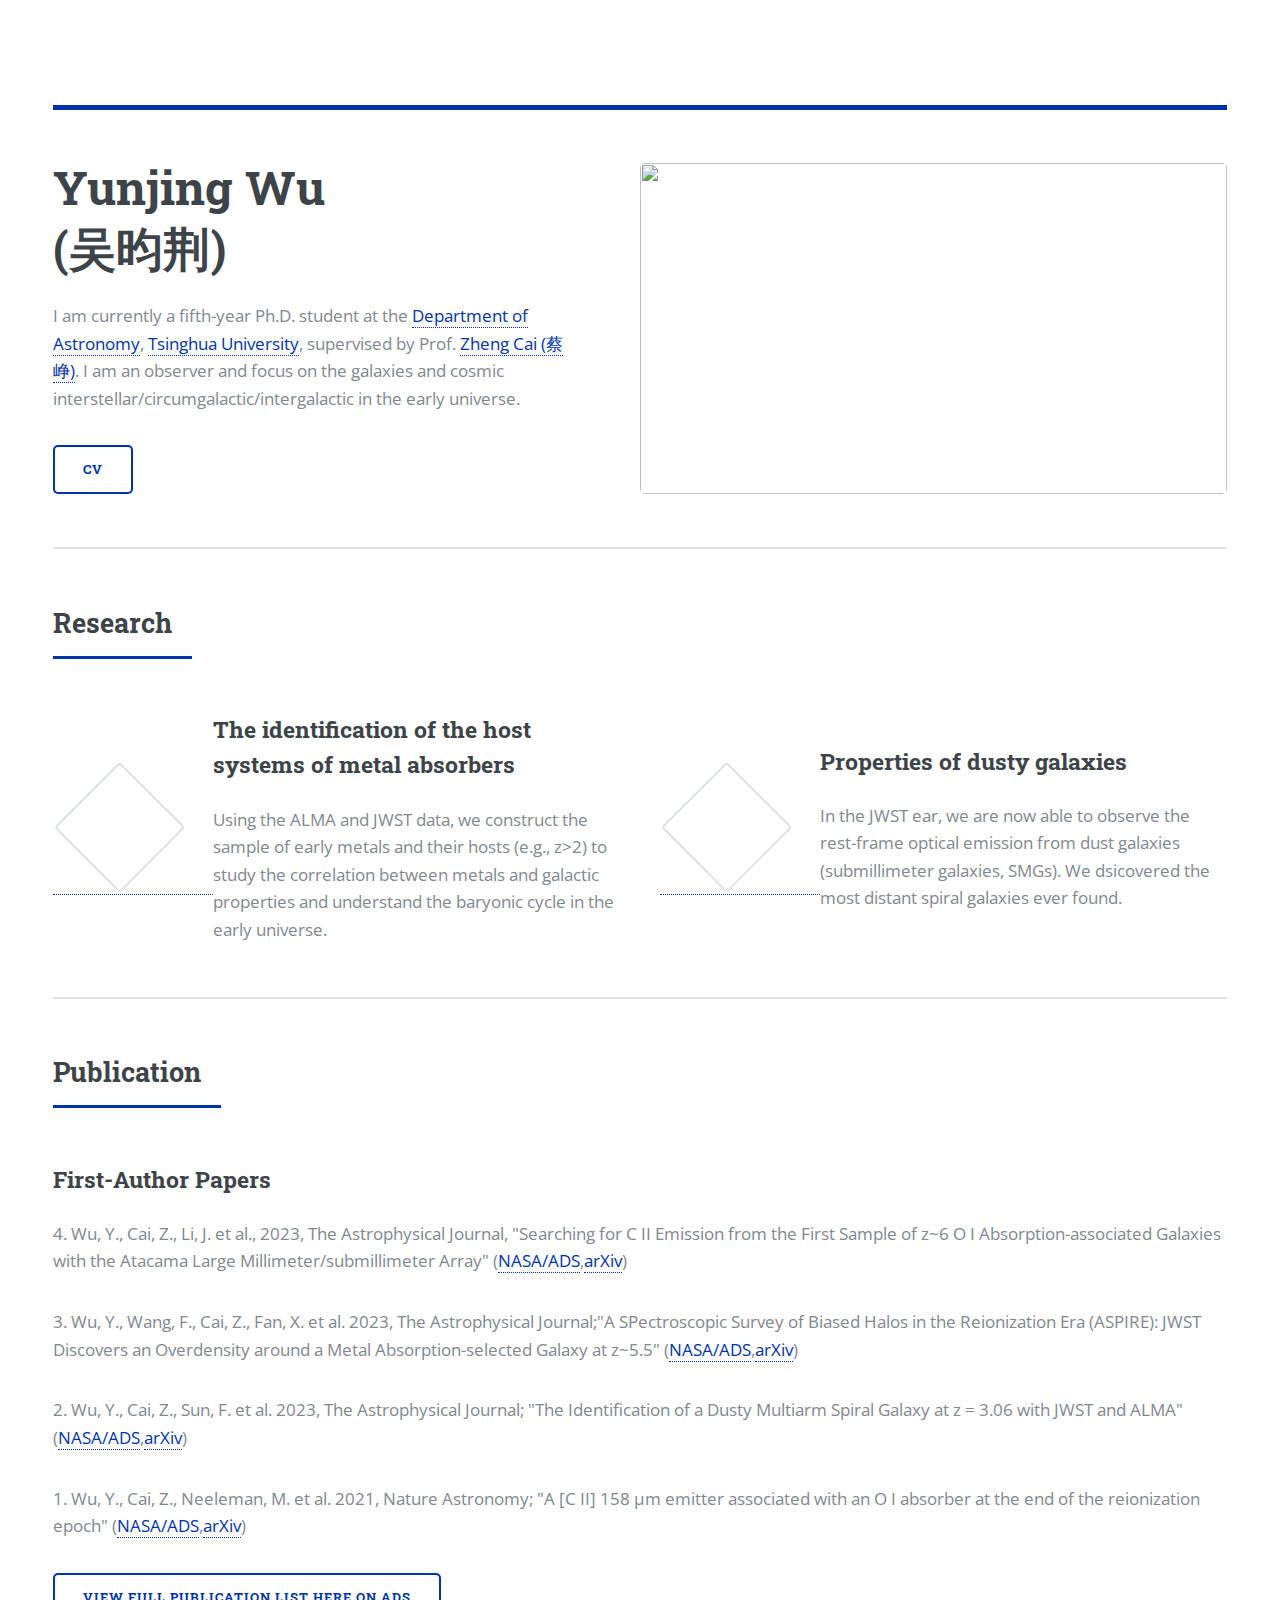
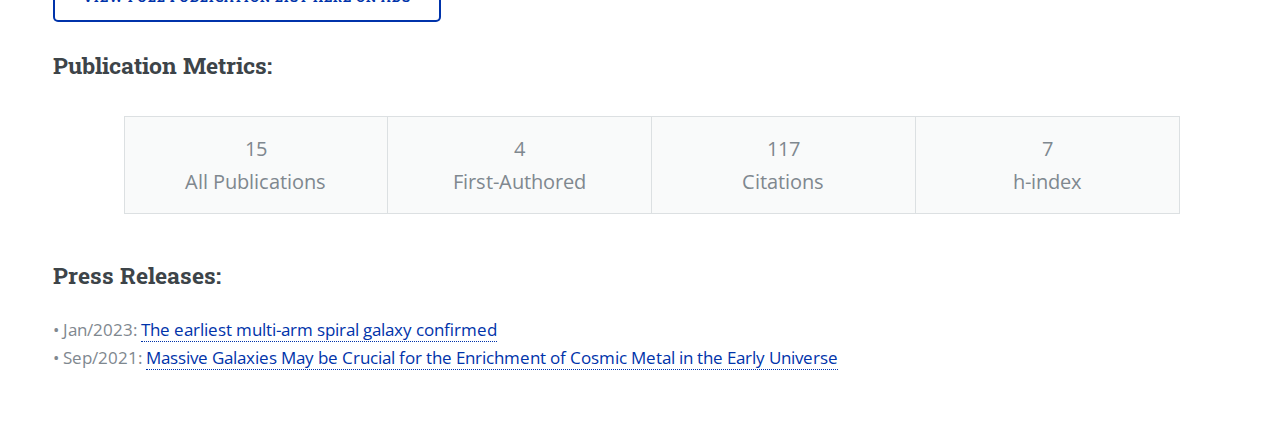
==== index.html @ 5beb5b35 "Add files via upload" ====
<!DOCTYPE HTML>
<html>
	<head>
		<!-- <title>Editorial by HTML5 UP</title> -->
		<meta charset="utf-8" />
		<meta name="viewport" content="width=device-width, initial-scale=1, user-scalable=no" />
		<link rel="stylesheet" href="main.css" />
	</head>
	<body class="is-preload">

		<!-- Wrapper -->
			<div id="wrapper">

				<!-- Main -->
					<div id="main">
						<div class="inner">

							<!-- Header -->
								<header id="header">
									<a href="index.html" class="logo">
									<ul class="icons">
										<li><a href="https://twitter.com/ywu_astro" class="icon brands fa-twitter" style="font-size:30px"><span class="label">Twitter</span></a></li>
										<li><a href="https://orcid.org/0000-0003-0111-8249" class="icon brands fa-orcid"  style="font-size:30px"><span class="label">ORCiD</span></a></li>
									</ul>
								</header>

							<!-- Banner -->
								<section id="banner">
									<div class="content">
										<header>
											<h1>Yunjing Wu <br />(吴昀荆) <br />
										</header>
										<p>I am currently a fifth-year Ph.D. student at the <a href="http://astro.tsinghua.edu.cn/" class="indigo--text font-weight-bold">Department of Astronomy</a>, <a href="https://www.tsinghua.edu.cn/en/" class="indigo--text font-weight-bold">Tsinghua University</a>, supervised by Prof. <a href="https://astro.tsinghua.edu.cn/info/1039/1315.htm" class="indigo--text font-weight-bold">Zheng Cai (蔡峥)</a>. I am an observer and focus on the galaxies and cosmic interstellar/circumgalactic/intergalactic in the early universe.</p>
										<ul class="actions">
											<li><a href="#" class="button large">CV</a></li>
										</ul>
									</div>
									<span class="image object">
										<img src="DoA_fig.png" alt="" />
									</span>
								</section>

							<!-- Section -->
								<section id="Research">
									<header class="major">
										<h2>Research</h2>
									</header>
									<div class="features">
										<article>
											<a href="index.html"><span class="icon solid fa-satellite"></span></a>
											<div class="content">
												<h3>The identification of the host systems of metal absorbers</h3>
												<p>Using the ALMA and JWST data, we construct the sample of early metals and their hosts (e.g., z>2) to study the correlation between metals and galactic properties and understand the baryonic cycle in the early universe.</p>
											</div>
										</article>
										<article>
											<a href="index.html"><span class="icon solid fa-satellite-dish"></span></a>
											<div class="content">
												<h3>Properties of dusty galaxies</h3>
												<p>In the JWST ear, we are now able to observe the rest-frame optical emission from dust galaxies (submillimeter galaxies, SMGs). We dsicovered the most distant spiral galaxies ever found.</p>
											</div>
										</article>
									</div>
								</section>

							<!-- Section -->
								<section id="Publication">
									<header class="major" >
										<h2>Publication</h2>
									</header>
									<h3>First-Author Papers</h3>
									<p>4. Wu, Y., Cai, Z., Li, J. et al., 2023, The Astrophysical Journal, "Searching for C II Emission from the First Sample of z~6 O I Absorption-associated Galaxies with the Atacama Large Millimeter/submillimeter Array" (<a href="https://ui.adsabs.harvard.edu/abs/2023ApJ...958...16W/abstract" class="indigo--text font-weight-bold">NASA/ADS</a>,<a href="https://arxiv.org/abs/2310.03796" class="indigo--text font-weight-bold">arXiv</a>)</p>
									<p>3. Wu, Y., Wang, F., Cai, Z., Fan, X. et al. 2023, The Astrophysical Journal;"A SPectroscopic Survey of Biased Halos in the Reionization Era (ASPIRE): JWST Discovers an Overdensity around a Metal Absorption-selected Galaxy at z~5.5" (<a href="https://ui.adsabs.harvard.edu/abs/2023ApJ...956L..40W/abstract" class="indigo--text font-weight-bold">NASA/ADS</a>,<a href="https://arxiv.org/abs/2309.16757" class="indigo--text font-weight-bold">arXiv</a>)</p>
									<p>2. Wu, Y., Cai, Z., Sun, F. et al. 2023, The Astrophysical Journal; "The Identification of a Dusty Multiarm Spiral Galaxy at z = 3.06 with JWST and ALMA" (<a href="https://ui.adsabs.harvard.edu/abs/2023ApJ...942L...1W/abstract" class="indigo--text font-weight-bold">NASA/ADS</a>,<a href="https://arxiv.org/abs/2208.08473" class="indigo--text font-weight-bold">arXiv</a>)</p>
									<p>1. Wu, Y., Cai, Z., Neeleman, M. et al. 2021, Nature Astronomy; "A [C II] 158 μm emitter associated with an O I absorber at the end of the reionization epoch" (<a href="https://ui.adsabs.harvard.edu/abs/2021NatAs...5.1110W/abstract" class="indigo--text font-weight-bold">NASA/ADS</a>,<a href="https://arxiv.org/abs/2109.13257" class="indigo--text font-weight-bold">arXiv</a>)</p>

									<ul class="actions">
										<li><a href="https://ui.adsabs.harvard.edu/search/q=orcid%3A0000-0003-0111-8249" class="button large">View full publication list here on ADS</a></li>
									</ul>

									<h3> Publication Metrics:</h3>
										<div class="table-wrapper">
											<table class="alt" style="width:90%; height:100px; table-layout: fixed" > 
												<thead>
													<tr>
														<th></th>
														<th></th>
														<th></th>
														<th></th>
													</tr>
												</thead>
												<tbody>
													<tr>
														<td>15<br>All Publications</br></td>
														<td>4<br>First-Authored</br></td>
														<td>117<br>Citations</br></td>
														<td>7<br>h-index</br></td>
													</tr>
												</tbody>
											</table>
										</div>
									<br></br>
									<h3> Press Releases: </h3>
										<p>&#x2022; Jan/2023: <a href="https://astro.tsinghua.edu.cn/info/1055/1923.htm" class="indigo--text font-weight-bold">The earliest multi-arm spiral galaxy confirmed</a><br>
										&#x2022; Sep/2021: <a href="https://astro.tsinghua.edu.cn/info/1055/1453.htm" class="indigo--text font-weight-bold">Massive Galaxies May be Crucial for the Enrichment of Cosmic Metal in the Early Universe</a></br>
										<p>
									<!-- <div class="posts">
										<article>
											<h3>First-Author Papers</h3>
											<p>4. Wu, Y., Cai, Z., Li, J. et al., 2023, The Astrophysical Journal, "Searching for C II Emission from the First Sample of z~6 O I Absorption-associated Galaxies with the Atacama Large Millimeter/submillimeter Array" (<a href="https://ui.adsabs.harvard.edu/abs/2023ApJ...958...16W/abstract" class="indigo--text font-weight-bold">NASA/ADS</a>,<a href="https://arxiv.org/abs/2310.03796" class="indigo--text font-weight-bold">arXiv</a>)</p>
											<p>3. Wu, Y., Wang, F., Cai, Z., Fan, X. et al. 2023, The Astrophysical Journal;"A SPectroscopic Survey of Biased Halos in the Reionization Era (ASPIRE): JWST Discovers an Overdensity around a Metal Absorption-selected Galaxy at z~5.5" (<a href="https://ui.adsabs.harvard.edu/abs/2023ApJ...956L..40W/abstract" class="indigo--text font-weight-bold">NASA/ADS</a>,<a href="https://arxiv.org/abs/2309.16757" class="indigo--text font-weight-bold">arXiv</a>)</p>
											<p>2. Wu, Y., Cai, Z., Sun, F. et al. 2023, The Astrophysical Journal; "The Identification of a Dusty Multiarm Spiral Galaxy at z = 3.06 with JWST and ALMA" (<a href="https://ui.adsabs.harvard.edu/abs/2023ApJ...942L...1W/abstract" class="indigo--text font-weight-bold">NASA/ADS</a>,<a href="https://arxiv.org/abs/2208.08473" class="indigo--text font-weight-bold">arXiv</a>)</p>
											<p>1. Wu, Y., Cai, Z., Neeleman, M. et al. 2021, Nature Astronomy; "A [C II] 158 μm emitter associated with an O I absorber at the end of the reionization epoch" (<a href="https://ui.adsabs.harvard.edu/abs/2021NatAs...5.1110W/abstract" class="indigo--text font-weight-bold">NASA/ADS</a>,<a href="https://arxiv.org/abs/2109.13257" class="indigo--text font-weight-bold">arXiv</a>)</p>

											<ul class="actions">
												<li><a href="https://ui.adsabs.harvard.edu/search/q=orcid%3A0000-0003-0111-8249" class="button large">View full publication list here on ADS</a></li>
											</ul>

											<h3> Publication Metrics:</h3>
													<div class="table-wrapper">
														<table class="alt" style="width:90%; height:100px; table-layout: fixed" > 
															<thead>
																<tr>
																	<th></th>
																	<th></th>
																	<th></th>
																	<th></th>
																</tr>
															</thead>
															<tbody>
																<tr>
																	<td>15<br>All Publications</br></td>
																	<td>4<br>First-Authored</br></td>
																	<td>117<br>Citations</br></td>
																	<td>7<br>h-index</br></td>
																</tr>
															</tbody>
														</table>
													</div>
											<br></br>
											<h3> Press Releases: </h3>
											<p>&#x2022; Jan/2023: <a href="https://astro.tsinghua.edu.cn/info/1055/1923.htm" class="indigo--text font-weight-bold">The earliest multi-arm spiral galaxy confirmed</a><br>
											&#x2022; Sep/2021: <a href="https://astro.tsinghua.edu.cn/info/1055/1453.htm" class="indigo--text font-weight-bold">Massive Galaxies May be Crucial for the Enrichment of Cosmic Metal in the Early Universe</a></br>
											<p>
										</article>
									</div> -->
								</section>

						</div>
					</div>

				<!-- Sidebar -->
					<div id="sidebar">
						<div class="inner">

							<!-- Search -->
								<section id="search" class="alt">
									<form method="post" action="#">
										<input type="text" name="query" id="query" placeholder="Search" />
									</form>
								</section>
<!-- Section -->
								<section>
									<div class="mini-posts">
										<article>
											<a href="#" class="image"><img src="images/MgII_home_page.png" alt="" /></a>
											<p>Investigating gas surrounding early galaxies by quasar absorption-line studies</p>
										</article>
								</section>
							<!-- Menu -->
								<nav id="menu">
									<header class="major">
										<h2>Menu</h2>
									</header>
									<ul>
										<li><a href="index.html">Home</a></li>
										<li><a href="#Research">Research</a></li>
										<li><a href="#Publication">Publication</a></li>
									</ul>
								</nav>

							<!-- Section -->
								<section>
									<header class="major">
										<h2>Contact</h2>
									</header>
									<ul class="contact">
										<li class="icon solid fa-envelope"><a href="#">yj-wu19@mails.tsinghua.edu.cn</a></li>
										<li class="icon solid fa-home">S625 MongManWai Building,<br />
											Tsinghua University, <br />
										Beijing 100084, China</li>
									</ul>
								</section>

							<!-- Footer -->
								<footer id="footer">
									<p class="copyright">&copy;Design: <a href="https://html5up.net">HTML5 UP</a>.</p>
								</footer>

						</div>
					</div>

			</div>

		<!-- Scripts -->
			<script src="assets/js/jquery.min.js"></script>
			<script src="assets/js/browser.min.js"></script>
			<script src="assets/js/breakpoints.min.js"></script>
			<script src="assets/js/util.js"></script>
			<script src="assets/js/main.js"></script>

	</body>
</html>
---- main.css ----
@import url(fontawesome-all.min.css);
@import url("https://fonts.googleapis.com/css?family=Open+Sans:400,600,400italic,600italic|Roboto+Slab:400,700");
/*
	Editorial by HTML5 UP
	html5up.net | @ajlkn
	Free for personal and commercial use under the CCA 3.0 license (html5up.net/license)
*/
html, body, div, span, applet, object,
iframe, h1, h2, h3, h4, h5, h6, p, blockquote,
pre, a, abbr, acronym, address, big, cite,
code, del, dfn, em, img, ins, kbd, q, s, samp,
small, strike, strong, sub, sup, tt, var, b,
u, i, center, dl, dt, dd, ol, ul, li, fieldset,
form, label, legend, table, caption, tbody,
tfoot, thead, tr, th, td, article, aside,
canvas, details, embed, figure, figcaption,
footer, header, hgroup, menu, nav, output, ruby,
section, summary, time, mark, audio, video {
  margin: 0;
  padding: 0;
  border: 0;
  font-size: 100%;
  font: inherit;
  vertical-align: baseline; }

article, aside, details, figcaption, figure,
footer, header, hgroup, menu, nav, section {
  display: block; }

body {
  line-height: 1; }

ol, ul {
  list-style: none; }

blockquote, q {
  quotes: none; }
  blockquote:before, blockquote:after, q:before, q:after {
    content: '';
    content: none; }

table {
  border-collapse: collapse;
  border-spacing: 0; }

body {
  -webkit-text-size-adjust: none; }

mark {
  background-color: transparent;
  color: inherit; }

input::-moz-focus-inner {
  border: 0;
  padding: 0; }

input, select, textarea {
  -moz-appearance: none;
  -webkit-appearance: none;
  -ms-appearance: none;
  appearance: none; }

/* Basic */
@-ms-viewport {
  width: device-width; }

body {
  -ms-overflow-style: scrollbar; }

@media screen and (max-width: 480px) {
  html, body {
    min-width: 320px; } }

html {
  box-sizing: border-box; }

*, *:before, *:after {
  box-sizing: inherit; }

body {
  background: #ffffff; }
  body.is-preload *, body.is-preload *:before, body.is-preload *:after, body.is-resizing *, body.is-resizing *:before, body.is-resizing *:after {
    -moz-animation: none !important;
    -webkit-animation: none !important;
    -ms-animation: none !important;
    animation: none !important;
    -moz-transition: none !important;
    -webkit-transition: none !important;
    -ms-transition: none !important;
    transition: none !important; }

/* Type */
body, input, select, textarea {
  color: #7f888f;
  font-family: "Open Sans", sans-serif;
  font-size: 13pt;
  font-weight: 400;
  line-height: 1.65; }
  @media screen and (max-width: 1680px) {
    body, input, select, textarea {
      font-size: 11pt; } }
  @media screen and (max-width: 1280px) {
    body, input, select, textarea {
      font-size: 10pt; } }
  @media screen and (max-width: 360px) {
    body, input, select, textarea {
      font-size: 9pt; } }

a {
  -moz-transition: color 0.2s ease-in-out, border-bottom-color 0.2s ease-in-out;
  -webkit-transition: color 0.2s ease-in-out, border-bottom-color 0.2s ease-in-out;
  -ms-transition: color 0.2s ease-in-out, border-bottom-color 0.2s ease-in-out;
  transition: color 0.2s ease-in-out, border-bottom-color 0.2s ease-in-out;
  border-bottom: dotted 1px;
  color: #0033aa;
  text-decoration: none; }
  a:hover {
    border-bottom-color: #0033aa;
    color: #0033aa !important; }
    a:hover strong {
      color: inherit; }

strong, b {
  color: #3d4449;
  font-weight: 600; }

em, i {
  font-style: italic; }

p {
  margin: 0 0 2em 0; 
  font-size: 1.25em; }

h1, h2, h3, h4, h5, h6 {
  color: #3d4449;
  font-family: "Roboto Slab", serif;
  font-weight: 700;
  line-height: 1.5;
  margin: 0 0 1em 0; }
  h1 a, h2 a, h3 a, h4 a, h5 a, h6 a {
    color: inherit;
    text-decoration: none;
    border-bottom: 0; }

h1 {
  font-size: 4em;
  margin: 0 0 0.5em 0;
  line-height: 1.3; }

h2 {
  font-size: 2em; }

h3 {
  font-size: 1.75em; }

h4 {
  font-size: 1.1em; }

h5 {
  font-size: 0.9em; }

h6 {
  font-size: 0.7em; }

@media screen and (max-width: 1680px) {
  h1 {
    font-size: 3.5em; } }

@media screen and (max-width: 980px) {
  h1 {
    font-size: 3.25em; } }

@media screen and (max-width: 736px) {
  h1 {
    font-size: 2em;
    line-height: 1.4; }
  h2 {
    font-size: 1.5em; } }

sub {
  font-size: 0.8em;
  position: relative;
  top: 0.5em; }

sup {
  font-size: 0.8em;
  position: relative;
  top: -0.5em; }

blockquote {
  border-left: solid 3px rgba(210, 215, 217, 0.75);
  font-style: italic;
  margin: 0 0 2em 0;
  padding: 0.5em 0 0.5em 2em; }

code {
  background: rgba(230, 235, 237, 0.25);
  border-radius: 0.375em;
  border: solid 1px rgba(210, 215, 217, 0.75);
  font-family: "Courier New", monospace;
  font-size: 0.9em;
  margin: 0 0.25em;
  padding: 0.25em 0.65em; }

pre {
  -webkit-overflow-scrolling: touch;
  font-family: "Courier New", monospace;
  font-size: 0.9em;
  margin: 0 0 2em 0; }
  pre code {
    display: block;
    line-height: 1.75;
    padding: 1em 1.5em;
    overflow-x: auto; }

hr {
  border: 0;
  border-bottom: solid 1px rgba(210, 215, 217, 0.75);
  margin: 2em 0; }
  hr.major {
    margin: 3em 0; }

.align-left {
  text-align: left; }

.align-center {
  text-align: center; }

.align-right {
  text-align: right; }

/* Row */
.row {
  display: flex;
  flex-wrap: wrap;
  box-sizing: border-box;
  align-items: stretch; }
  .row > * {
    box-sizing: border-box; }
  .row.gtr-uniform > * > :last-child {
    margin-bottom: 0; }
  .row.aln-left {
    justify-content: flex-start; }
  .row.aln-center {
    justify-content: center; }
  .row.aln-right {
    justify-content: flex-end; }
  .row.aln-top {
    align-items: flex-start; }
  .row.aln-middle {
    align-items: center; }
  .row.aln-bottom {
    align-items: flex-end; }
  .row > .imp {
    order: -1; }
  .row > .col-1 {
    width: 8.33333%; }
  .row > .off-1 {
    margin-left: 8.33333%; }
  .row > .col-2 {
    width: 16.66667%; }
  .row > .off-2 {
    margin-left: 16.66667%; }
  .row > .col-3 {
    width: 25%; }
  .row > .off-3 {
    margin-left: 25%; }
  .row > .col-4 {
    width: 33.33333%; }
  .row > .off-4 {
    margin-left: 33.33333%; }
  .row > .col-5 {
    width: 41.66667%; }
  .row > .off-5 {
    margin-left: 41.66667%; }
  .row > .col-6 {
    width: 50%; }
  .row > .off-6 {
    margin-left: 50%; }
  .row > .col-7 {
    width: 58.33333%; }
  .row > .off-7 {
    margin-left: 58.33333%; }
  .row > .col-8 {
    width: 66.66667%; }
  .row > .off-8 {
    margin-left: 66.66667%; }
  .row > .col-9 {
    width: 75%; }
  .row > .off-9 {
    margin-left: 75%; }
  .row > .col-10 {
    width: 83.33333%; }
  .row > .off-10 {
    margin-left: 83.33333%; }
  .row > .col-11 {
    width: 91.66667%; }
  .row > .off-11 {
    margin-left: 91.66667%; }
  .row > .col-12 {
    width: 100%; }
  .row > .off-12 {
    margin-left: 100%; }
  .row.gtr-0 {
    margin-top: 0;
    margin-left: 0em; }
    .row.gtr-0 > * {
      padding: 0 0 0 0em; }
    .row.gtr-0.gtr-uniform {
      margin-top: 0em; }
      .row.gtr-0.gtr-uniform > * {
        padding-top: 0em; }
  .row.gtr-25 {
    margin-top: 0;
    margin-left: -0.375em; }
    .row.gtr-25 > * {
      padding: 0 0 0 0.375em; }
    .row.gtr-25.gtr-uniform {
      margin-top: -0.375em; }
      .row.gtr-25.gtr-uniform > * {
        padding-top: 0.375em; }
  .row.gtr-50 {
    margin-top: 0;
    margin-left: -0.75em; }
    .row.gtr-50 > * {
      padding: 0 0 0 0.75em; }
    .row.gtr-50.gtr-uniform {
      margin-top: -0.75em; }
      .row.gtr-50.gtr-uniform > * {
        padding-top: 0.75em; }
  .row {
    margin-top: 0;
    margin-left: -1.5em; }
    .row > * {
      padding: 0 0 0 1.5em; }
    .row.gtr-uniform {
      margin-top: -1.5em; }
      .row.gtr-uniform > * {
        padding-top: 1.5em; }
  .row.gtr-150 {
    margin-top: 0;
    margin-left: -2.25em; }
    .row.gtr-150 > * {
      padding: 0 0 0 2.25em; }
    .row.gtr-150.gtr-uniform {
      margin-top: -2.25em; }
      .row.gtr-150.gtr-uniform > * {
        padding-top: 2.25em; }
  .row.gtr-200 {
    margin-top: 0;
    margin-left: -3em; }
    .row.gtr-200 > * {
      padding: 0 0 0 3em; }
    .row.gtr-200.gtr-uniform {
      margin-top: -3em; }
      .row.gtr-200.gtr-uniform > * {
        padding-top: 3em; }
  @media screen and (max-width: 1680px) {
    .row {
      display: flex;
      flex-wrap: wrap;
      box-sizing: border-box;
      align-items: stretch; }
      .row > * {
        box-sizing: border-box; }
      .row.gtr-uniform > * > :last-child {
        margin-bottom: 0; }
      .row.aln-left {
        justify-content: flex-start; }
      .row.aln-center {
        justify-content: center; }
      .row.aln-right {
        justify-content: flex-end; }
      .row.aln-top {
        align-items: flex-start; }
      .row.aln-middle {
        align-items: center; }
      .row.aln-bottom {
        align-items: flex-end; }
      .row > .imp-xlarge {
        order: -1; }
      .row > .col-1-xlarge {
        width: 8.33333%; }
      .row > .off-1-xlarge {
        margin-left: 8.33333%; }
      .row > .col-2-xlarge {
        width: 16.66667%; }
      .row > .off-2-xlarge {
        margin-left: 16.66667%; }
      .row > .col-3-xlarge {
        width: 25%; }
      .row > .off-3-xlarge {
        margin-left: 25%; }
      .row > .col-4-xlarge {
        width: 33.33333%; }
      .row > .off-4-xlarge {
        margin-left: 33.33333%; }
      .row > .col-5-xlarge {
        width: 41.66667%; }
      .row > .off-5-xlarge {
        margin-left: 41.66667%; }
      .row > .col-6-xlarge {
        width: 50%; }
      .row > .off-6-xlarge {
        margin-left: 50%; }
      .row > .col-7-xlarge {
        width: 58.33333%; }
      .row > .off-7-xlarge {
        margin-left: 58.33333%; }
      .row > .col-8-xlarge {
        width: 66.66667%; }
      .row > .off-8-xlarge {
        margin-left: 66.66667%; }
      .row > .col-9-xlarge {
        width: 75%; }
      .row > .off-9-xlarge {
        margin-left: 75%; }
      .row > .col-10-xlarge {
        width: 83.33333%; }
      .row > .off-10-xlarge {
        margin-left: 83.33333%; }
      .row > .col-11-xlarge {
        width: 91.66667%; }
      .row > .off-11-xlarge {
        margin-left: 91.66667%; }
      .row > .col-12-xlarge {
        width: 100%; }
      .row > .off-12-xlarge {
        margin-left: 100%; }
      .row.gtr-0 {
        margin-top: 0;
        margin-left: 0em; }
        .row.gtr-0 > * {
          padding: 0 0 0 0em; }
        .row.gtr-0.gtr-uniform {
          margin-top: 0em; }
          .row.gtr-0.gtr-uniform > * {
            padding-top: 0em; }
      .row.gtr-25 {
        margin-top: 0;
        margin-left: -0.375em; }
        .row.gtr-25 > * {
          padding: 0 0 0 0.375em; }
        .row.gtr-25.gtr-uniform {
          margin-top: -0.375em; }
          .row.gtr-25.gtr-uniform > * {
            padding-top: 0.375em; }
      .row.gtr-50 {
        margin-top: 0;
        margin-left: -0.75em; }
        .row.gtr-50 > * {
          padding: 0 0 0 0.75em; }
        .row.gtr-50.gtr-uniform {
          margin-top: -0.75em; }
          .row.gtr-50.gtr-uniform > * {
            padding-top: 0.75em; }
      .row {
        margin-top: 0;
        margin-left: -1.5em; }
        .row > * {
          padding: 0 0 0 1.5em; }
        .row.gtr-uniform {
          margin-top: -1.5em; }
          .row.gtr-uniform > * {
            padding-top: 1.5em; }
      .row.gtr-150 {
        margin-top: 0;
        margin-left: -2.25em; }
        .row.gtr-150 > * {
          padding: 0 0 0 2.25em; }
        .row.gtr-150.gtr-uniform {
          margin-top: -2.25em; }
          .row.gtr-150.gtr-uniform > * {
            padding-top: 2.25em; }
      .row.gtr-200 {
        margin-top: 0;
        margin-left: -3em; }
        .row.gtr-200 > * {
          padding: 0 0 0 3em; }
        .row.gtr-200.gtr-uniform {
          margin-top: -3em; }
          .row.gtr-200.gtr-uniform > * {
            padding-top: 3em; } }
  @media screen and (max-width: 1280px) {
    .row {
      display: flex;
      flex-wrap: wrap;
      box-sizing: border-box;
      align-items: stretch; }
      .row > * {
        box-sizing: border-box; }
      .row.gtr-uniform > * > :last-child {
        margin-bottom: 0; }
      .row.aln-left {
        justify-content: flex-start; }
      .row.aln-center {
        justify-content: center; }
      .row.aln-right {
        justify-content: flex-end; }
      .row.aln-top {
        align-items: flex-start; }
      .row.aln-middle {
        align-items: center; }
      .row.aln-bottom {
        align-items: flex-end; }
      .row > .imp-large {
        order: -1; }
      .row > .col-1-large {
        width: 8.33333%; }
      .row > .off-1-large {
        margin-left: 8.33333%; }
      .row > .col-2-large {
        width: 16.66667%; }
      .row > .off-2-large {
        margin-left: 16.66667%; }
      .row > .col-3-large {
        width: 25%; }
      .row > .off-3-large {
        margin-left: 25%; }
      .row > .col-4-large {
        width: 33.33333%; }
      .row > .off-4-large {
        margin-left: 33.33333%; }
      .row > .col-5-large {
        width: 41.66667%; }
      .row > .off-5-large {
        margin-left: 41.66667%; }
      .row > .col-6-large {
        width: 50%; }
      .row > .off-6-large {
        margin-left: 50%; }
      .row > .col-7-large {
        width: 58.33333%; }
      .row > .off-7-large {
        margin-left: 58.33333%; }
      .row > .col-8-large {
        width: 66.66667%; }
      .row > .off-8-large {
        margin-left: 66.66667%; }
      .row > .col-9-large {
        width: 75%; }
      .row > .off-9-large {
        margin-left: 75%; }
      .row > .col-10-large {
        width: 83.33333%; }
      .row > .off-10-large {
        margin-left: 83.33333%; }
      .row > .col-11-large {
        width: 91.66667%; }
      .row > .off-11-large {
        margin-left: 91.66667%; }
      .row > .col-12-large {
        width: 100%; }
      .row > .off-12-large {
        margin-left: 100%; }
      .row.gtr-0 {
        margin-top: 0;
        margin-left: 0em; }
        .row.gtr-0 > * {
          padding: 0 0 0 0em; }
        .row.gtr-0.gtr-uniform {
          margin-top: 0em; }
          .row.gtr-0.gtr-uniform > * {
            padding-top: 0em; }
      .row.gtr-25 {
        margin-top: 0;
        margin-left: -0.375em; }
        .row.gtr-25 > * {
          padding: 0 0 0 0.375em; }
        .row.gtr-25.gtr-uniform {
          margin-top: -0.375em; }
          .row.gtr-25.gtr-uniform > * {
            padding-top: 0.375em; }
      .row.gtr-50 {
        margin-top: 0;
        margin-left: -0.75em; }
        .row.gtr-50 > * {
          padding: 0 0 0 0.75em; }
        .row.gtr-50.gtr-uniform {
          margin-top: -0.75em; }
          .row.gtr-50.gtr-uniform > * {
            padding-top: 0.75em; }
      .row {
        margin-top: 0;
        margin-left: -1.5em; }
        .row > * {
          padding: 0 0 0 1.5em; }
        .row.gtr-uniform {
          margin-top: -1.5em; }
          .row.gtr-uniform > * {
            padding-top: 1.5em; }
      .row.gtr-150 {
        margin-top: 0;
        margin-left: -2.25em; }
        .row.gtr-150 > * {
          padding: 0 0 0 2.25em; }
        .row.gtr-150.gtr-uniform {
          margin-top: -2.25em; }
          .row.gtr-150.gtr-uniform > * {
            padding-top: 2.25em; }
      .row.gtr-200 {
        margin-top: 0;
        margin-left: -3em; }
        .row.gtr-200 > * {
          padding: 0 0 0 3em; }
        .row.gtr-200.gtr-uniform {
          margin-top: -3em; }
          .row.gtr-200.gtr-uniform > * {
            padding-top: 3em; } }
  @media screen and (max-width: 980px) {
    .row {
      display: flex;
      flex-wrap: wrap;
      box-sizing: border-box;
      align-items: stretch; }
      .row > * {
        box-sizing: border-box; }
      .row.gtr-uniform > * > :last-child {
        margin-bottom: 0; }
      .row.aln-left {
        justify-content: flex-start; }
      .row.aln-center {
        justify-content: center; }
      .row.aln-right {
        justify-content: flex-end; }
      .row.aln-top {
        align-items: flex-start; }
      .row.aln-middle {
        align-items: center; }
      .row.aln-bottom {
        align-items: flex-end; }
      .row > .imp-medium {
        order: -1; }
      .row > .col-1-medium {
        width: 8.33333%; }
      .row > .off-1-medium {
        margin-left: 8.33333%; }
      .row > .col-2-medium {
        width: 16.66667%; }
      .row > .off-2-medium {
        margin-left: 16.66667%; }
      .row > .col-3-medium {
        width: 25%; }
      .row > .off-3-medium {
        margin-left: 25%; }
      .row > .col-4-medium {
        width: 33.33333%; }
      .row > .off-4-medium {
        margin-left: 33.33333%; }
      .row > .col-5-medium {
        width: 41.66667%; }
      .row > .off-5-medium {
        margin-left: 41.66667%; }
      .row > .col-6-medium {
        width: 50%; }
      .row > .off-6-medium {
        margin-left: 50%; }
      .row > .col-7-medium {
        width: 58.33333%; }
      .row > .off-7-medium {
        margin-left: 58.33333%; }
      .row > .col-8-medium {
        width: 66.66667%; }
      .row > .off-8-medium {
        margin-left: 66.66667%; }
      .row > .col-9-medium {
        width: 75%; }
      .row > .off-9-medium {
        margin-left: 75%; }
      .row > .col-10-medium {
        width: 83.33333%; }
      .row > .off-10-medium {
        margin-left: 83.33333%; }
      .row > .col-11-medium {
        width: 91.66667%; }
      .row > .off-11-medium {
        margin-left: 91.66667%; }
      .row > .col-12-medium {
        width: 100%; }
      .row > .off-12-medium {
        margin-left: 100%; }
      .row.gtr-0 {
        margin-top: 0;
        margin-left: 0em; }
        .row.gtr-0 > * {
          padding: 0 0 0 0em; }
        .row.gtr-0.gtr-uniform {
          margin-top: 0em; }
          .row.gtr-0.gtr-uniform > * {
            padding-top: 0em; }
      .row.gtr-25 {
        margin-top: 0;
        margin-left: -0.375em; }
        .row.gtr-25 > * {
          padding: 0 0 0 0.375em; }
        .row.gtr-25.gtr-uniform {
          margin-top: -0.375em; }
          .row.gtr-25.gtr-uniform > * {
            padding-top: 0.375em; }
      .row.gtr-50 {
        margin-top: 0;
        margin-left: -0.75em; }
        .row.gtr-50 > * {
          padding: 0 0 0 0.75em; }
        .row.gtr-50.gtr-uniform {
          margin-top: -0.75em; }
          .row.gtr-50.gtr-uniform > * {
            padding-top: 0.75em; }
      .row {
        margin-top: 0;
        margin-left: -1.5em; }
        .row > * {
          padding: 0 0 0 1.5em; }
        .row.gtr-uniform {
          margin-top: -1.5em; }
          .row.gtr-uniform > * {
            padding-top: 1.5em; }
      .row.gtr-150 {
        margin-top: 0;
        margin-left: -2.25em; }
        .row.gtr-150 > * {
          padding: 0 0 0 2.25em; }
        .row.gtr-150.gtr-uniform {
          margin-top: -2.25em; }
          .row.gtr-150.gtr-uniform > * {
            padding-top: 2.25em; }
      .row.gtr-200 {
        margin-top: 0;
        margin-left: -3em; }
        .row.gtr-200 > * {
          padding: 0 0 0 3em; }
        .row.gtr-200.gtr-uniform {
          margin-top: -3em; }
          .row.gtr-200.gtr-uniform > * {
            padding-top: 3em; } }
  @media screen and (max-width: 736px) {
    .row {
      display: flex;
      flex-wrap: wrap;
      box-sizing: border-box;
      align-items: stretch; }
      .row > * {
        box-sizing: border-box; }
      .row.gtr-uniform > * > :last-child {
        margin-bottom: 0; }
      .row.aln-left {
        justify-content: flex-start; }
      .row.aln-center {
        justify-content: center; }
      .row.aln-right {
        justify-content: flex-end; }
      .row.aln-top {
        align-items: flex-start; }
      .row.aln-middle {
        align-items: center; }
      .row.aln-bottom {
        align-items: flex-end; }
      .row > .imp-small {
        order: -1; }
      .row > .col-1-small {
        width: 8.33333%; }
      .row > .off-1-small {
        margin-left: 8.33333%; }
      .row > .col-2-small {
        width: 16.66667%; }
      .row > .off-2-small {
        margin-left: 16.66667%; }
      .row > .col-3-small {
        width: 25%; }
      .row > .off-3-small {
        margin-left: 25%; }
      .row > .col-4-small {
        width: 33.33333%; }
      .row > .off-4-small {
        margin-left: 33.33333%; }
      .row > .col-5-small {
        width: 41.66667%; }
      .row > .off-5-small {
        margin-left: 41.66667%; }
      .row > .col-6-small {
        width: 50%; }
      .row > .off-6-small {
        margin-left: 50%; }
      .row > .col-7-small {
        width: 58.33333%; }
      .row > .off-7-small {
        margin-left: 58.33333%; }
      .row > .col-8-small {
        width: 66.66667%; }
      .row > .off-8-small {
        margin-left: 66.66667%; }
      .row > .col-9-small {
        width: 75%; }
      .row > .off-9-small {
        margin-left: 75%; }
      .row > .col-10-small {
        width: 83.33333%; }
      .row > .off-10-small {
        margin-left: 83.33333%; }
      .row > .col-11-small {
        width: 91.66667%; }
      .row > .off-11-small {
        margin-left: 91.66667%; }
      .row > .col-12-small {
        width: 100%; }
      .row > .off-12-small {
        margin-left: 100%; }
      .row.gtr-0 {
        margin-top: 0;
        margin-left: 0em; }
        .row.gtr-0 > * {
          padding: 0 0 0 0em; }
        .row.gtr-0.gtr-uniform {
          margin-top: 0em; }
          .row.gtr-0.gtr-uniform > * {
            padding-top: 0em; }
      .row.gtr-25 {
        margin-top: 0;
        margin-left: -0.375em; }
        .row.gtr-25 > * {
          padding: 0 0 0 0.375em; }
        .row.gtr-25.gtr-uniform {
          margin-top: -0.375em; }
          .row.gtr-25.gtr-uniform > * {
            padding-top: 0.375em; }
      .row.gtr-50 {
        margin-top: 0;
        margin-left: -0.75em; }
        .row.gtr-50 > * {
          padding: 0 0 0 0.75em; }
        .row.gtr-50.gtr-uniform {
          margin-top: -0.75em; }
          .row.gtr-50.gtr-uniform > * {
            padding-top: 0.75em; }
      .row {
        margin-top: 0;
        margin-left: -1.5em; }
        .row > * {
          padding: 0 0 0 1.5em; }
        .row.gtr-uniform {
          margin-top: -1.5em; }
          .row.gtr-uniform > * {
            padding-top: 1.5em; }
      .row.gtr-150 {
        margin-top: 0;
        margin-left: -2.25em; }
        .row.gtr-150 > * {
          padding: 0 0 0 2.25em; }
        .row.gtr-150.gtr-uniform {
          margin-top: -2.25em; }
          .row.gtr-150.gtr-uniform > * {
            padding-top: 2.25em; }
      .row.gtr-200 {
        margin-top: 0;
        margin-left: -3em; }
        .row.gtr-200 > * {
          padding: 0 0 0 3em; }
        .row.gtr-200.gtr-uniform {
          margin-top: -3em; }
          .row.gtr-200.gtr-uniform > * {
            padding-top: 3em; } }
  @media screen and (max-width: 480px) {
    .row {
      display: flex;
      flex-wrap: wrap;
      box-sizing: border-box;
      align-items: stretch; }
      .row > * {
        box-sizing: border-box; }
      .row.gtr-uniform > * > :last-child {
        margin-bottom: 0; }
      .row.aln-left {
        justify-content: flex-start; }
      .row.aln-center {
        justify-content: center; }
      .row.aln-right {
        justify-content: flex-end; }
      .row.aln-top {
        align-items: flex-start; }
      .row.aln-middle {
        align-items: center; }
      .row.aln-bottom {
        align-items: flex-end; }
      .row > .imp-xsmall {
        order: -1; }
      .row > .col-1-xsmall {
        width: 8.33333%; }
      .row > .off-1-xsmall {
        margin-left: 8.33333%; }
      .row > .col-2-xsmall {
        width: 16.66667%; }
      .row > .off-2-xsmall {
        margin-left: 16.66667%; }
      .row > .col-3-xsmall {
        width: 25%; }
      .row > .off-3-xsmall {
        margin-left: 25%; }
      .row > .col-4-xsmall {
        width: 33.33333%; }
      .row > .off-4-xsmall {
        margin-left: 33.33333%; }
      .row > .col-5-xsmall {
        width: 41.66667%; }
      .row > .off-5-xsmall {
        margin-left: 41.66667%; }
      .row > .col-6-xsmall {
        width: 50%; }
      .row > .off-6-xsmall {
        margin-left: 50%; }
      .row > .col-7-xsmall {
        width: 58.33333%; }
      .row > .off-7-xsmall {
        margin-left: 58.33333%; }
      .row > .col-8-xsmall {
        width: 66.66667%; }
      .row > .off-8-xsmall {
        margin-left: 66.66667%; }
      .row > .col-9-xsmall {
        width: 75%; }
      .row > .off-9-xsmall {
        margin-left: 75%; }
      .row > .col-10-xsmall {
        width: 83.33333%; }
      .row > .off-10-xsmall {
        margin-left: 83.33333%; }
      .row > .col-11-xsmall {
        width: 91.66667%; }
      .row > .off-11-xsmall {
        margin-left: 91.66667%; }
      .row > .col-12-xsmall {
        width: 100%; }
      .row > .off-12-xsmall {
        margin-left: 100%; }
      .row.gtr-0 {
        margin-top: 0;
        margin-left: 0em; }
        .row.gtr-0 > * {
          padding: 0 0 0 0em; }
        .row.gtr-0.gtr-uniform {
          margin-top: 0em; }
          .row.gtr-0.gtr-uniform > * {
            padding-top: 0em; }
      .row.gtr-25 {
        margin-top: 0;
        margin-left: -0.375em; }
        .row.gtr-25 > * {
          padding: 0 0 0 0.375em; }
        .row.gtr-25.gtr-uniform {
          margin-top: -0.375em; }
          .row.gtr-25.gtr-uniform > * {
            padding-top: 0.375em; }
      .row.gtr-50 {
        margin-top: 0;
        margin-left: -0.75em; }
        .row.gtr-50 > * {
          padding: 0 0 0 0.75em; }
        .row.gtr-50.gtr-uniform {
          margin-top: -0.75em; }
          .row.gtr-50.gtr-uniform > * {
            padding-top: 0.75em; }
      .row {
        margin-top: 0;
        margin-left: -1.5em; }
        .row > * {
          padding: 0 0 0 1.5em; }
        .row.gtr-uniform {
          margin-top: -1.5em; }
          .row.gtr-uniform > * {
            padding-top: 1.5em; }
      .row.gtr-150 {
        margin-top: 0;
        margin-left: -2.25em; }
        .row.gtr-150 > * {
          padding: 0 0 0 2.25em; }
        .row.gtr-150.gtr-uniform {
          margin-top: -2.25em; }
          .row.gtr-150.gtr-uniform > * {
            padding-top: 2.25em; }
      .row.gtr-200 {
        margin-top: 0;
        margin-left: -3em; }
        .row.gtr-200 > * {
          padding: 0 0 0 3em; }
        .row.gtr-200.gtr-uniform {
          margin-top: -3em; }
          .row.gtr-200.gtr-uniform > * {
            padding-top: 3em; } }

/* Section/Article */
section.special, article.special {
  text-align: center; }

header p {
  font-family: "Roboto Slab", serif;
  font-size: 1em;
  font-weight: 400;
  letter-spacing: 0.075em;
  margin-top: -0.5em;
  text-transform: uppercase; }

header.major > :last-child {
  border-bottom: solid 3px #0033aa;
  display: inline-block;
  margin: 0 0 2em 0;
  padding: 0 0.75em 0.5em 0; }

header.main > :last-child {
  margin: 0 0 1em 0; }

/* Form */
form {
  margin: 0 0 2em 0; }

label {
  color: #3d4449;
  display: block;
  font-size: 0.9em;
  font-weight: 600;
  margin: 0 0 1em 0; }

input[type="text"],
input[type="password"],
input[type="email"],
input[type="tel"],
input[type="search"],
input[type="url"],
select,
textarea {
  -moz-appearance: none;
  -webkit-appearance: none;
  -ms-appearance: none;
  appearance: none;
  background: #ffffff;
  border-radius: 0.375em;
  border: none;
  border: solid 1px rgba(210, 215, 217, 0.75);
  color: inherit;
  display: block;
  outline: 0;
  padding: 0 1em;
  text-decoration: none;
  width: 100%; }
  input[type="text"]:invalid,
  input[type="password"]:invalid,
  input[type="email"]:invalid,
  input[type="tel"]:invalid,
  input[type="search"]:invalid,
  input[type="url"]:invalid,
  select:invalid,
  textarea:invalid {
    box-shadow: none; }
  input[type="text"]:focus,
  input[type="password"]:focus,
  input[type="email"]:focus,
  input[type="tel"]:focus,
  input[type="search"]:focus,
  input[type="url"]:focus,
  select:focus,
  textarea:focus {
    border-color: #0033aa;
    box-shadow: 0 0 0 1px #0033aa; }

select {
  background-image: url("data:image/svg+xml;charset=utf8,%3Csvg xmlns='http://www.w3.org/2000/svg' width='40' height='40' preserveAspectRatio='none' viewBox='0 0 40 40'%3E%3Cpath d='M9.4,12.3l10.4,10.4l10.4-10.4c0.2-0.2,0.5-0.4,0.9-0.4c0.3,0,0.6,0.1,0.9,0.4l3.3,3.3c0.2,0.2,0.4,0.5,0.4,0.9 c0,0.4-0.1,0.6-0.4,0.9L20.7,31.9c-0.2,0.2-0.5,0.4-0.9,0.4c-0.3,0-0.6-0.1-0.9-0.4L4.3,17.3c-0.2-0.2-0.4-0.5-0.4-0.9 c0-0.4,0.1-0.6,0.4-0.9l3.3-3.3c0.2-0.2,0.5-0.4,0.9-0.4S9.1,12.1,9.4,12.3z' fill='rgba(210, 215, 217, 0.75)' /%3E%3C/svg%3E");
  background-size: 1.25em;
  background-repeat: no-repeat;
  background-position: calc(100% - 1em) center;
  height: 2.75em;
  padding-right: 2.75em;
  text-overflow: ellipsis; }
  select option {
    color: #3d4449;
    background: #ffffff; }
  select:focus::-ms-value {
    background-color: transparent; }
  select::-ms-expand {
    display: none; }

input[type="text"],
input[type="password"],
input[type="email"],
input[type="tel"],
input[type="search"],
input[type="url"],
select {
  height: 2.75em; }

textarea {
  padding: 0.75em 1em; }

input[type="checkbox"],
input[type="radio"] {
  -moz-appearance: none;
  -webkit-appearance: none;
  -ms-appearance: none;
  appearance: none;
  display: block;
  float: left;
  margin-right: -2em;
  opacity: 0;
  width: 1em;
  z-index: -1; }
  input[type="checkbox"] + label,
  input[type="radio"] + label {
    text-decoration: none;
    color: #7f888f;
    cursor: pointer;
    display: inline-block;
    font-size: 1em;
    font-weight: 400;
    padding-left: 2.4em;
    padding-right: 0.75em;
    position: relative; }
    input[type="checkbox"] + label:before,
    input[type="radio"] + label:before {
      -moz-osx-font-smoothing: grayscale;
      -webkit-font-smoothing: antialiased;
      display: inline-block;
      font-style: normal;
      font-variant: normal;
      text-rendering: auto;
      line-height: 1;
      text-transform: none !important;
      font-family: 'Font Awesome 5 Free';
      font-weight: 900; }
    input[type="checkbox"] + label:before,
    input[type="radio"] + label:before {
      background: #ffffff;
      border-radius: 0.375em;
      border: solid 1px rgba(210, 215, 217, 0.75);
      content: '';
      display: inline-block;
      font-size: 0.8em;
      height: 2.0625em;
      left: 0;
      line-height: 2.0625em;
      position: absolute;
      text-align: center;
      top: 0;
      width: 2.0625em; }
  input[type="checkbox"]:checked + label:before,
  input[type="radio"]:checked + label:before {
    background: #3d4449;
    border-color: #3d4449;
    color: #ffffff;
    content: '\f00c'; }
  input[type="checkbox"]:focus + label:before,
  input[type="radio"]:focus + label:before {
    border-color: #0033aa;
    box-shadow: 0 0 0 1px #0033aa; }

input[type="checkbox"] + label:before {
  border-radius: 0.375em; }

input[type="radio"] + label:before {
  border-radius: 100%; }

::-webkit-input-placeholder {
  color: #9fa3a6 !important;
  opacity: 1.0; }

:-moz-placeholder {
  color: #9fa3a6 !important;
  opacity: 1.0; }

::-moz-placeholder {
  color: #9fa3a6 !important;
  opacity: 1.0; }

:-ms-input-placeholder {
  color: #9fa3a6 !important;
  opacity: 1.0; }

/* Box */
.box {
  border-radius: 0.375em;
  border: solid 1px rgba(210, 215, 217, 0.75);
  margin-bottom: 2em;
  padding: 1.5em; }
  .box > :last-child,
  .box > :last-child > :last-child,
  .box > :last-child > :last-child > :last-child {
    margin-bottom: 0; }
  .box.alt {
    border: 0;
    border-radius: 0;
    padding: 0; }

/* Icon */
.icon {
  text-decoration: none;
  border-bottom: none;
  position: relative; }
  .icon:before {
    -moz-osx-font-smoothing: grayscale;
    -webkit-font-smoothing: antialiased;
    display: inline-block;
    font-style: normal;
    font-variant: normal;
    text-rendering: auto;
    line-height: 1;
    text-transform: none !important;
    font-family: 'Font Awesome 5 Free';
    font-weight: 400; }
  .icon > .label {
    display: none; }
  .icon:before {
    line-height: inherit; }
  .icon.solid:before {
    font-weight: 900; }
  .icon.brands:before {
    font-family: 'Font Awesome 5 Brands'; }

/* Image */
.image {
  border-radius: 0.375em;
  border: 0;
  display: inline-block;
  position: relative; }
  .image img {
    border-radius: 0.375em;
    display: block; }
  .image.left, .image.right {
    max-width: 40%; }
    .image.left img, .image.right img {
      width: 100%; }
  .image.left {
    float: left;
    padding: 0 1.5em 1em 0;
    top: 0.25em; }
  .image.right {
    float: right;
    padding: 0 0 1em 1.5em;
    top: 0.25em; }
  .image.fit {
    display: block;
    margin: 0 0 2em 0;
    width: 100%; }
    .image.fit img {
      width: 100%; }
  .image.main {
    display: block;
    margin: 0 0 3em 0;
    width: 100%; }
    .image.main img {
      width: 100%; }

a.image {
  overflow: hidden; }
  a.image img {
    -moz-transition: -moz-transform 0.2s ease;
    -webkit-transition: -webkit-transform 0.2s ease;
    -ms-transition: -ms-transform 0.2s ease;
    transition: transform 0.2s ease; }
  a.image:hover img {
    -moz-transform: scale(1.075);
    -webkit-transform: scale(1.075);
    -ms-transform: scale(1.075);
    transform: scale(1.075); }

/* List */
ol {
  list-style: decimal;
  margin: 0 0 2em 0;
  padding-left: 1.25em; }
  ol li {
    padding-left: 0.25em; }

ul {
  list-style: disc;
  margin: 0 0 2em 0;
  padding-left: 1em; }
  ul li {
    padding-left: 0.5em; }
  ul.alt {
    list-style: none;
    padding-left: 0; }
    ul.alt li {
      border-top: solid 1px rgba(210, 215, 217, 0.75);
      padding: 0.5em 0; }
      ul.alt li:first-child {
        border-top: 0;
        padding-top: 0; }

dl {
  margin: 0 0 2em 0; }
  dl dt {
    display: block;
    font-weight: 600;
    margin: 0 0 1em 0; }
  dl dd {
    margin-left: 2em; }

/* Actions */
ul.actions {
  display: -moz-flex;
  display: -webkit-flex;
  display: -ms-flex;
  display: flex;
  cursor: default;
  list-style: none;
  margin-left: -1em;
  padding-left: 0; }
  ul.actions li {
    padding: 0 0 0 1em;
    vertical-align: middle; }
  ul.actions.special {
    -moz-justify-content: center;
    -webkit-justify-content: center;
    -ms-justify-content: center;
    justify-content: center;
    width: 100%;
    margin-left: 0; }
    ul.actions.special li:first-child {
      padding-left: 0; }
  ul.actions.stacked {
    -moz-flex-direction: column;
    -webkit-flex-direction: column;
    -ms-flex-direction: column;
    flex-direction: column;
    margin-left: 0; }
    ul.actions.stacked li {
      padding: 1.3em 0 0 0; }
      ul.actions.stacked li:first-child {
        padding-top: 0; }
  ul.actions.fit {
    width: calc(100% + 1em); }
    ul.actions.fit li {
      -moz-flex-grow: 1;
      -webkit-flex-grow: 1;
      -ms-flex-grow: 1;
      flex-grow: 1;
      -moz-flex-shrink: 1;
      -webkit-flex-shrink: 1;
      -ms-flex-shrink: 1;
      flex-shrink: 1;
      width: 100%; }
      ul.actions.fit li > * {
        width: 100%; }
    ul.actions.fit.stacked {
      width: 100%; }

/* Icons */
ul.icons {
  cursor: default;
  list-style: none;
  padding-left: 0; }
  ul.icons li {
    display: inline-block;
    padding: 0 1em 0 0; }
    ul.icons li:last-child {
      padding-right: 0; }
    ul.icons li .icon {
      color: inherit; }
      ul.icons li .icon:before {
        font-size: 1.25em; }

/* Contact */
ul.contact {
  list-style: none;
  padding: 0; }
  ul.contact li {
    text-decoration: none;
    border-top: solid 1px rgba(210, 215, 217, 0.75);
    margin: 1.5em 0 0 0;
    padding: 1.5em 0 0 3em;
    position: relative; }
    ul.contact li:before {
      -moz-osx-font-smoothing: grayscale;
      -webkit-font-smoothing: antialiased;
      display: inline-block;
      font-style: normal;
      font-variant: normal;
      text-rendering: auto;
      line-height: 1;
      text-transform: none !important;
      font-family: 'Font Awesome 5 Free';
      font-weight: 400; }
    ul.contact li:before {
      color: #0033aa;
      display: inline-block;
      font-size: 1.5em;
      height: 1.125em;
      left: 0;
      line-height: 1.125em;
      position: absolute;
      text-align: center;
      top: 1em;
      width: 1.5em; }
    ul.contact li:first-child {
      border-top: 0;
      margin-top: 0;
      padding-top: 0; }
      ul.contact li:first-child:before {
        top: 0; }
    ul.contact li a {
      color: inherit; }

/* Pagination */
ul.pagination {
  cursor: default;
  list-style: none;
  padding-left: 0; }
  ul.pagination li {
    display: inline-block;
    padding-left: 0;
    vertical-align: middle; }
    ul.pagination li > .page {
      -moz-transition: background-color 0.2s ease-in-out, color 0.2s ease-in-out;
      -webkit-transition: background-color 0.2s ease-in-out, color 0.2s ease-in-out;
      -ms-transition: background-color 0.2s ease-in-out, color 0.2s ease-in-out;
      transition: background-color 0.2s ease-in-out, color 0.2s ease-in-out;
      border-bottom: 0;
      border-radius: 0.375em;
      display: inline-block;
      font-size: 0.8em;
      font-weight: 600;
      height: 2em;
      line-height: 2em;
      margin: 0 0.125em;
      min-width: 2em;
      padding: 0 0.5em;
      text-align: center; }
      ul.pagination li > .page.active {
        background-color: #0033aa;
        color: #ffffff !important; }
        ul.pagination li > .page.active:hover {
          background-color: #f67878; }
        ul.pagination li > .page.active:active {
          background-color: #f45c5c; }
    ul.pagination li:first-child {
      padding-right: 0.75em; }
    ul.pagination li:last-child {
      padding-left: 0.75em; }
  @media screen and (max-width: 480px) {
    ul.pagination li:nth-child(n+2):nth-last-child(n+2) {
      display: none; }
    ul.pagination li:first-child {
      padding-right: 0; } }

/* Table */
.table-wrapper {
  -webkit-overflow-scrolling: touch;
  overflow-x: auto; }

table {
  margin: 0em 0 0 6%;
  width: 100%; }
  table tbody tr {
    border: solid 1px rgba(210, 215, 217, 0.75);
    border-left: 0;
    border-right: 0; }
    table tbody tr:nth-child(2n + 1) {
      background-color: rgba(230, 235, 237, 0.25); }
  table td {
    padding: 0.75em 0.75em; 
    text-align: center; 
    font-size: 1.5em}
  table th {
    color: #3d4449;
    font-size: 0.9em;
    font-weight: 600;
    padding: 0 0.75em 0.75em 0.75em;
    text-align: left; }
  table thead {
    border-bottom: solid 2px rgba(210, 215, 217, 0.75); }
  table tfoot {
    border-top: solid 2px rgba(210, 215, 217, 0.75); }
  table.alt {
    border-collapse: separate; }
    table.alt tbody tr td {
      border: solid 1px rgba(210, 215, 217, 0.75);
      border-left-width: 0;
      border-top-width: 0; }
      table.alt tbody tr td:first-child {
        border-left-width: 1px; }
    table.alt tbody tr:first-child td {
      border-top-width: 1px; }
    table.alt thead {
      border-bottom: 0; }
    table.alt tfoot {
      border-top: 0; }

/* Button */
input[type="submit"],
input[type="reset"],
input[type="button"],
button,
.button {
  -moz-appearance: none;
  -webkit-appearance: none;
  -ms-appearance: none;
  appearance: none;
  -moz-transition: background-color 0.2s ease-in-out, color 0.2s ease-in-out;
  -webkit-transition: background-color 0.2s ease-in-out, color 0.2s ease-in-out;
  -ms-transition: background-color 0.2s ease-in-out, color 0.2s ease-in-out;
  transition: background-color 0.2s ease-in-out, color 0.2s ease-in-out;
  background-color: transparent;
  border-radius: 0.375em;
  border: 0;
  box-shadow: inset 0 0 0 2px #0033aa;
  color: #0033aa !important;
  cursor: pointer;
  display: inline-block;
  font-family: "Roboto Slab", serif;
  font-size: 0.8em;
  font-weight: 700;
  height: 3.5em;
  letter-spacing: 0.075em;
  line-height: 3.5em;
  padding: 0 2.25em;
  text-align: center;
  text-decoration: none;
  text-transform: uppercase;
  white-space: nowrap; }
  input[type="submit"]:hover,
  input[type="reset"]:hover,
  input[type="button"]:hover,
  button:hover,
  .button:hover {
    background-color: rgba(245, 106, 106, 0.05); }
  input[type="submit"]:active,
  input[type="reset"]:active,
  input[type="button"]:active,
  button:active,
  .button:active {
    background-color: rgba(245, 106, 106, 0.15); }
  input[type="submit"].icon:before,
  input[type="reset"].icon:before,
  input[type="button"].icon:before,
  button.icon:before,
  .button.icon:before {
    margin-right: 0.5em; }
  input[type="submit"].fit,
  input[type="reset"].fit,
  input[type="button"].fit,
  button.fit,
  .button.fit {
    width: 100%; }
  input[type="submit"].small,
  input[type="reset"].small,
  input[type="button"].small,
  button.small,
  .button.small {
    font-size: 0.6em; }
  input[type="submit"].large,
  input[type="reset"].large,
  input[type="button"].large,
  button.large,
  .button.large {
    font-size: 1em;
    height: 3.65em;
    line-height: 3.65em; }
  input[type="submit"].primary,
  input[type="reset"].primary,
  input[type="button"].primary,
  button.primary,
  .button.primary {
    background-color: #0033aa;
    box-shadow: none;
    color: #ffffff !important; }
    input[type="submit"].primary:hover,
    input[type="reset"].primary:hover,
    input[type="button"].primary:hover,
    button.primary:hover,
    .button.primary:hover {
      background-color: #f67878; }
    input[type="submit"].primary:active,
    input[type="reset"].primary:active,
    input[type="button"].primary:active,
    button.primary:active,
    .button.primary:active {
      background-color: #f45c5c; }
  input[type="submit"].disabled, input[type="submit"]:disabled,
  input[type="reset"].disabled,
  input[type="reset"]:disabled,
  input[type="button"].disabled,
  input[type="button"]:disabled,
  button.disabled,
  button:disabled,
  .button.disabled,
  .button:disabled {
    pointer-events: none;
    opacity: 0.25; }

/* Mini Posts */
.mini-posts article {
  border-top: solid 1px rgba(210, 215, 217, 0.75);
  margin-top: 2em;
  padding-top: 2em; }
  .mini-posts article .image {
    display: block;
    margin: 0 0 1.5em 0; }
    .mini-posts article .image img {
      display: block;
      width: 100%; }
  .mini-posts article:first-child {
    border-top: 0;
    margin-top: 0;
    padding-top: 0; }

/* Features */
.features {
  display: -moz-flex;
  display: -webkit-flex;
  display: -ms-flex;
  display: flex;
  -moz-flex-wrap: wrap;
  -webkit-flex-wrap: wrap;
  -ms-flex-wrap: wrap;
  flex-wrap: wrap;
  margin: 0 0 2em -3em;
  width: calc(100% + 3em); }
  .features article {
    -moz-align-items: center;
    -webkit-align-items: center;
    -ms-align-items: center;
    align-items: center;
    display: -moz-flex;
    display: -webkit-flex;
    display: -ms-flex;
    display: flex;
    margin: 0 0 3em 3em;
    position: relative;
    width: calc(50% - 3em); }
    .features article:nth-child(2n - 1) {
      margin-right: 1.5em; }
    .features article:nth-child(2n) {
      margin-left: 1.5em; }
    .features article:nth-last-child(1), .features article:nth-last-child(2) {
      margin-bottom: 0; }
    .features article .icon {
      -moz-flex-grow: 0;
      -webkit-flex-grow: 0;
      -ms-flex-grow: 0;
      flex-grow: 0;
      -moz-flex-shrink: 0;
      -webkit-flex-shrink: 0;
      -ms-flex-shrink: 0;
      flex-shrink: 0;
      display: block;
      height: 10em;
      line-height: 10em;
      margin: 0 2em 0 0;
      text-align: center;
      width: 10em; }
      .features article .icon:before {
        color: #0033aa;
        font-size: 2.75rem;
        position: relative;
        top: 0.05em; }
      .features article .icon:after {
        -moz-transform: rotate(45deg);
        -webkit-transform: rotate(45deg);
        -ms-transform: rotate(45deg);
        transform: rotate(45deg);
        border-radius: 0.25rem;
        border: solid 2px rgba(210, 215, 217, 0.75);
        content: '';
        display: block;
        height: 7em;
        left: 50%;
        margin: -3.5em 0 0 -3.5em;
        position: absolute;
        top: 50%;
        width: 7em; }
    .features article .content {
      -moz-flex-grow: 1;
      -webkit-flex-grow: 1;
      -ms-flex-grow: 1;
      flex-grow: 1;
      -moz-flex-shrink: 1;
      -webkit-flex-shrink: 1;
      -ms-flex-shrink: 1;
      flex-shrink: 1;
      width: 100%; }
      .features article .content > :last-child {
        margin-bottom: 0; }
  @media screen and (max-width: 980px) {
    .features {
      margin: 0 0 2em 0;
      width: 100%; }
      .features article {
        margin: 0 0 3em 0;
        width: 100%; }
        .features article:nth-child(2n - 1) {
          margin-right: 0; }
        .features article:nth-child(2n) {
          margin-left: 0; }
        .features article:nth-last-child(1), .features article:nth-last-child(2) {
          margin-bottom: 3em; }
        .features article:last-child {
          margin-bottom: 0; }
        .features article .icon {
          height: 8em;
          line-height: 8em;
          width: 8em; }
          .features article .icon:before {
            font-size: 2.25rem; }
          .features article .icon:after {
            height: 6em;
            margin: -3em 0 0 -3em;
            width: 6em; } }
  @media screen and (max-width: 480px) {
    .features article {
      -moz-flex-direction: column;
      -webkit-flex-direction: column;
      -ms-flex-direction: column;
      flex-direction: column;
      -moz-align-items: -moz-flex-start;
      -webkit-align-items: -webkit-flex-start;
      -ms-align-items: -ms-flex-start;
      align-items: flex-start; }
      .features article .icon {
        height: 6em;
        line-height: 6em;
        margin: 0 0 1.5em 0;
        width: 6em; }
        .features article .icon:before {
          font-size: 1.5rem; }
        .features article .icon:after {
          height: 4em;
          margin: -2em 0 0 -2em;
          width: 4em; } }
  @media screen and (max-width: 480px) {
    .features article .icon:before {
      font-size: 1.25rem; } }

/* Posts */
.posts {
  display: -moz-flex;
  display: -webkit-flex;
  display: -ms-flex;
  display: flex;
  -moz-flex-wrap: wrap;
  -webkit-flex-wrap: wrap;
  -ms-flex-wrap: wrap;
  flex-wrap: wrap;
  margin: 0 0 2em -6em;
  width: calc(100% + 6em); }
  .posts article {
    -moz-flex-grow: 0;
    -webkit-flex-grow: 0;
    -ms-flex-grow: 0;
    flex-grow: 0;
    -moz-flex-shrink: 1;
    -webkit-flex-shrink: 1;
    -ms-flex-shrink: 1;
    flex-shrink: 1;
    margin: 0 0 6em 6em;
    position: relative;
    width: calc(100% - 6em); }
    .posts article:before {
      background: rgba(210, 215, 217, 0.75);
      content: '';
      display: block;
      height: calc(100% + 6em);
      left: -3em;
      position: absolute;
      top: 0;
      width: 1px; }
    .posts article:after {
      background: rgba(210, 215, 217, 0.75);
      bottom: -3em;
      content: '';
      display: block;
      height: 1px;
      position: absolute;
      right: 0;
      width: calc(100% + 6em); }
    .posts article > :last-child {
      margin-bottom: 0; }
    .posts article .image {
      display: block;
      margin: 0 0 2em 0; }
      .posts article .image img {
        display: block;
        width: 100%; }
  @media screen and (min-width: 1681px) {
    .posts article:nth-child(3n + 1):before {
      display: none; }
    .posts article:nth-child(3n + 1):after {
      width: 100%; }
    .posts article:nth-last-child(1), .posts article:nth-last-child(2), .posts article:nth-last-child(3) {
      margin-bottom: 0; }
      .posts article:nth-last-child(1):before, .posts article:nth-last-child(2):before, .posts article:nth-last-child(3):before {
        height: 100%; }
      .posts article:nth-last-child(1):after, .posts article:nth-last-child(2):after, .posts article:nth-last-child(3):after {
        display: none; } }
  @media screen and (max-width: 1680px) {
    .posts article {
      width: calc(50% - 6em); }
      .posts article:nth-last-child(3) {
        margin-bottom: 6em; } }
  @media screen and (min-width: 481px) and (max-width: 1680px) {
    .posts article:nth-child(2n + 1):before {
      display: none; }
    .posts article:nth-child(2n + 1):after {
      width: 100%; }
    .posts article:nth-last-child(1), .posts article:nth-last-child(2) {
      margin-bottom: 0; }
      .posts article:nth-last-child(1):before, .posts article:nth-last-child(2):before {
        height: 100%; }
      .posts article:nth-last-child(1):after, .posts article:nth-last-child(2):after {
        display: none; } }
  @media screen and (max-width: 736px) {
    .posts {
      margin: 0 0 2em -4.5em;
      width: calc(100% + 4.5em); }
      .posts article {
        margin: 0 0 4.5em 4.5em;
        width: calc(50% - 4.5em); }
        .posts article:before {
          height: calc(100% + 4.5em);
          left: -2.25em; }
        .posts article:after {
          bottom: -2.25em;
          width: calc(100% + 4.5em); }
        .posts article:nth-last-child(3) {
          margin-bottom: 4.5em; } }
  @media screen and (max-width: 480px) {
    .posts {
      margin: 0 0 2em 0;
      width: 100%; }
      .posts article {
        margin: 0 0 4.5em 0;
        width: 100%; }
        .posts article:before {
          display: none; }
        .posts article:after {
          width: 100%; }
        .posts article:last-child {
          margin-bottom: 0; }
          .posts article:last-child:after {
            display: none; } }

/* Wrapper */
#wrapper {
  display: -moz-flex;
  display: -webkit-flex;
  display: -ms-flex;
  display: flex;
  -moz-flex-direction: row-reverse;
  -webkit-flex-direction: row-reverse;
  -ms-flex-direction: row-reverse;
  flex-direction: row-reverse;
  min-height: 100vh; }

/* Main */
#main {
  -moz-flex-grow: 1;
  -webkit-flex-grow: 1;
  -ms-flex-grow: 1;
  flex-grow: 1;
  -moz-flex-shrink: 1;
  -webkit-flex-shrink: 1;
  -ms-flex-shrink: 1;
  flex-shrink: 1;
  width: 100%; }
  #main > .inner {
    padding: 0 6em 0.1em 6em ;
    margin: 0 auto;
    max-width: 110em; }
    #main > .inner > section {
      padding: 6em 0 4em 0 ;
      border-top: solid 2px rgba(210, 215, 217, 0.75); }
      #main > .inner > section:first-of-type {
        border-top: 0 !important; }
  @media screen and (max-width: 1680px) {
    #main > .inner {
      padding: 0 5em 0.1em 5em ; }
      #main > .inner > section {
        padding: 5em 0 3em 0 ; } }
  @media screen and (max-width: 1280px) {
    #main > .inner {
      padding: 0 4em 0.1em 4em ; }
      #main > .inner > section {
        padding: 4em 0 2em 0 ; } }
  @media screen and (max-width: 736px) {
    #main > .inner {
      padding: 0 2em 0.1em 2em ; }
      #main > .inner > section {
        padding: 3em 0 1em 0 ; } }

/* Sidebar */
#search form {
  text-decoration: none;
  position: relative; }
  #search form:before {
    -moz-osx-font-smoothing: grayscale;
    -webkit-font-smoothing: antialiased;
    display: inline-block;
    font-style: normal;
    font-variant: normal;
    text-rendering: auto;
    line-height: 1;
    text-transform: none !important;
    font-family: 'Font Awesome 5 Free';
    font-weight: 900; }
  #search form:before {
    -moz-transform: scaleX(-1);
    -webkit-transform: scaleX(-1);
    -ms-transform: scaleX(-1);
    transform: scaleX(-1);
    color: #7f888f;
    content: '\f002';
    cursor: default;
    display: block;
    font-size: 1.5em;
    height: 2em;
    line-height: 2em;
    opacity: 0.325;
    position: absolute;
    right: 0;
    text-align: center;
    top: 0;
    width: 2em; }
  #search form input[type="text"] {
    padding-right: 2.75em; }

#sidebar {
  -moz-flex-grow: 0;
  -webkit-flex-grow: 0;
  -ms-flex-grow: 0;
  flex-grow: 0;
  -moz-flex-shrink: 0;
  -webkit-flex-shrink: 0;
  -ms-flex-shrink: 0;
  flex-shrink: 0;
  -moz-transition: margin-left 0.5s ease, box-shadow 0.5s ease;
  -webkit-transition: margin-left 0.5s ease, box-shadow 0.5s ease;
  -ms-transition: margin-left 0.5s ease, box-shadow 0.5s ease;
  transition: margin-left 0.5s ease, box-shadow 0.5s ease;
  background-color: #f5f6f7;
  font-size: 0.9em;
  position: relative;
  width: 26em; }
  #sidebar h2 {
    font-size: 1.38889em; }
  #sidebar > .inner {
    padding: 2.22222em 2.22222em 2.44444em 2.22222em ;
    position: relative;
    width: 26em; }
    #sidebar > .inner > * {
      border-bottom: solid 2px rgba(210, 215, 217, 0.75);
      margin: 0 0 3.5em 0;
      padding: 0 0 3.5em 0; }
      #sidebar > .inner > * > :last-child {
        margin-bottom: 0; }
      #sidebar > .inner > *:last-child {
        border-bottom: 0;
        margin-bottom: 0;
        padding-bottom: 0; }
    #sidebar > .inner > .alt {
      background-color: #eff1f2;
      border-bottom: 0;
      margin: -2.22222em 0 4.44444em -2.22222em;
      padding: 2.22222em;
      width: calc(100% + 4.44444em); }
  #sidebar .toggle {
    text-decoration: none;
    -moz-transition: left 0.5s ease;
    -webkit-transition: left 0.5s ease;
    -ms-transition: left 0.5s ease;
    transition: left 0.5s ease;
    -webkit-tap-highlight-color: rgba(255, 255, 255, 0);
    border: 0;
    display: block;
    height: 7.5em;
    left: 26em;
    line-height: 7.5em;
    outline: 0;
    overflow: hidden;
    position: absolute;
    text-align: center;
    text-indent: -15em;
    white-space: nowrap;
    top: 0;
    width: 6em;
    z-index: 10000; }
    #sidebar .toggle:before {
      -moz-osx-font-smoothing: grayscale;
      -webkit-font-smoothing: antialiased;
      display: inline-block;
      font-style: normal;
      font-variant: normal;
      text-rendering: auto;
      line-height: 1;
      text-transform: none !important;
      font-family: 'Font Awesome 5 Free';
      font-weight: 900; }
    #sidebar .toggle:before {
      content: '\f0c9';
      font-size: 2rem;
      height: inherit;
      left: 0;
      line-height: inherit;
      position: absolute;
      text-indent: 0;
      top: 0;
      width: inherit; }
  #sidebar.inactive {
    margin-left: -26em; }
  @media screen and (max-width: 1680px) {
    #sidebar {
      width: 24em; }
      #sidebar > .inner {
        padding: 1.66667em 1.66667em 1.33333em 1.66667em ;
        width: 24em; }
        #sidebar > .inner > .alt {
          margin: -1.66667em 0 3.33333em -1.66667em;
          padding: 1.66667em;
          width: calc(100% + 3.33333em); }
      #sidebar .toggle {
        height: 6.25em;
        left: 24em;
        line-height: 6.25em;
        text-indent: 5em;
        width: 5em; }
        #sidebar .toggle:before {
          font-size: 1.5rem; }
      #sidebar.inactive {
        margin-left: -24em; } }
  @media screen and (max-width: 1280px) {
    #sidebar {
      box-shadow: 0 0 5em 0 rgba(0, 0, 0, 0.175);
      height: 100%;
      left: 0;
      position: fixed;
      top: 0;
      z-index: 10000; }
      #sidebar.inactive {
        box-shadow: none; }
      #sidebar > .inner {
        -webkit-overflow-scrolling: touch;
        height: 100%;
        left: 0;
        overflow-x: hidden;
        overflow-y: auto;
        position: absolute;
        top: 0; }
        #sidebar > .inner:after {
          content: '';
          display: block;
          height: 4em;
          width: 100%; }
      #sidebar .toggle {
        text-indent: 6em;
        width: 6em; }
        #sidebar .toggle:before {
          font-size: 1.5rem;
          margin-left: -0.4375em; }
      body.is-preload #sidebar {
        display: none; } }
  @media screen and (max-width: 736px) {
    #sidebar .toggle {
      text-indent: 7.25em;
      width: 7.25em; }
      #sidebar .toggle:before {
        color: #7f888f;
        margin-left: -0.0625em;
        margin-top: -0.25em;
        font-size: 1.1rem;
        z-index: 1; }
      #sidebar .toggle:after {
        background: rgba(222, 225, 226, 0.75);
        border-radius: 0.375em;
        content: '';
        height: 3.5em;
        left: 1em;
        position: absolute;
        top: 1em;
        width: 5em; } }

/* Header */
#header {
  display: -moz-flex;
  display: -webkit-flex;
  display: -ms-flex;
  display: flex;
  border-bottom: solid 5px #0033aa;
  padding: 0.5em 0 1em 0;
  position: relative; }
  #header > * {
    -moz-flex: 1;
    -webkit-flex: 1;
    -ms-flex: 1;
    flex: 1;
    margin-bottom: 0; }
  #header .logo {
    border-bottom: 0;
    color: inherit;
    font-family: "Roboto Slab", serif;
    font-size: 1.125em; }
  #header .icons {
    text-align: right; }
  @media screen and (max-width: 1680px) {
    #header {
      padding-top: 5em; } }
  @media screen and (max-width: 736px) {
    #header {
      padding-top: 6.5em; }
      #header .logo {
        font-size: 1.25em;
        margin: 0; }
      #header .icons {
        height: 5em;
        line-height: 5em;
        position: absolute;
        right: -0.5em;
        top: 0; } }

/* Banner */
#banner {
  padding: 6em 0 4em 0 ;
  display: -moz-flex;
  display: -webkit-flex;
  display: -ms-flex;
  display: flex; }
  #banner h1 {
    margin-top: -0.125em; }
  #banner .content {
    -moz-flex-grow: 1;
    -webkit-flex-grow: 1;
    -ms-flex-grow: 1;
    flex-grow: 1;
    -moz-flex-shrink: 1;
    -webkit-flex-shrink: 1;
    -ms-flex-shrink: 1;
    flex-shrink: 1;
    width: 50%; }
  #banner .image {
    -moz-flex-grow: 0;
    -webkit-flex-grow: 0;
    -ms-flex-grow: 0;
    flex-grow: 0;
    -moz-flex-shrink: 0;
    -webkit-flex-shrink: 0;
    -ms-flex-shrink: 0;
    flex-shrink: 0;
    display: block;
    margin: 0 0 2em 4em;
    width: 50%; }
    #banner .image img {
      height: 100%;
      -moz-object-fit: cover;
      -webkit-object-fit: cover;
      -ms-object-fit: cover;
      object-fit: cover;
      -moz-object-position: center;
      -webkit-object-position: center;
      -ms-object-position: center;
      object-position: center;
      width: 100%; }
  @media screen and (orientation: portrait) {
    #banner {
      -moz-flex-direction: column-reverse;
      -webkit-flex-direction: column-reverse;
      -ms-flex-direction: column-reverse;
      flex-direction: column-reverse; }
      #banner h1 br {
        display: none; }
      #banner .content {
        -moz-flex-grow: 0;
        -webkit-flex-grow: 0;
        -ms-flex-grow: 0;
        flex-grow: 0;
        -moz-flex-shrink: 0;
        -webkit-flex-shrink: 0;
        -ms-flex-shrink: 0;
        flex-shrink: 0;
        width: 100%; }
      #banner .image {
        -moz-flex-grow: 0;
        -webkit-flex-grow: 0;
        -ms-flex-grow: 0;
        flex-grow: 0;
        -moz-flex-shrink: 0;
        -webkit-flex-shrink: 0;
        -ms-flex-shrink: 0;
        flex-shrink: 0;
        margin: 0 0 4em 0;
        height: 25em;
        max-height: 50vh;
        min-height: 18em;
        width: 100%; } }
  @media screen and (orientation: portrait) and (max-width: 480px) {
    #banner .image {
      max-height: 35vh; } }

/* Footer */
#footer .copyright {
  color: #9fa3a6;
  font-size: 0.9em; }
  #footer .copyright a {
    color: inherit; }

/* Menu */
#menu ul {
  -moz-user-select: none;
  -webkit-user-select: none;
  -ms-user-select: none;
  user-select: none;
  color: #3d4449;
  font-family: "Roboto Slab", serif;
  font-weight: 400;
  letter-spacing: 0.075em;
  list-style: none;
  margin-bottom: 0;
  padding: 0;
  text-transform: uppercase; }
  #menu ul a, #menu ul span {
    border-bottom: 0;
    color: inherit;
    cursor: pointer;
    display: block;
    font-size: 0.9em;
    padding: 0.625em 0; }
    #menu ul a:hover, #menu ul span:hover {
      color: #0033aa; }
    #menu ul a.opener, #menu ul span.opener {
      -moz-transition: color 0.2s ease-in-out;
      -webkit-transition: color 0.2s ease-in-out;
      -ms-transition: color 0.2s ease-in-out;
      transition: color 0.2s ease-in-out;
      text-decoration: none;
      -webkit-tap-highlight-color: rgba(255, 255, 255, 0);
      position: relative; }
      #menu ul a.opener:before, #menu ul span.opener:before {
        -moz-osx-font-smoothing: grayscale;
        -webkit-font-smoothing: antialiased;
        display: inline-block;
        font-style: normal;
        font-variant: normal;
        text-rendering: auto;
        line-height: 1;
        text-transform: none !important;
        font-family: 'Font Awesome 5 Free';
        font-weight: 900; }
      #menu ul a.opener:before, #menu ul span.opener:before {
        -moz-transition: color 0.2s ease-in-out, -moz-transform 0.2s ease-in-out;
        -webkit-transition: color 0.2s ease-in-out, -webkit-transform 0.2s ease-in-out;
        -ms-transition: color 0.2s ease-in-out, -ms-transform 0.2s ease-in-out;
        transition: color 0.2s ease-in-out, transform 0.2s ease-in-out;
        color: #9fa3a6;
        content: '\f078';
        position: absolute;
        right: 0; }
      #menu ul a.opener:hover:before, #menu ul span.opener:hover:before {
        color: #0033aa; }
      #menu ul a.opener.active + ul, #menu ul span.opener.active + ul {
        display: block; }
      #menu ul a.opener.active:before, #menu ul span.opener.active:before {
        -moz-transform: rotate(-180deg);
        -webkit-transform: rotate(-180deg);
        -ms-transform: rotate(-180deg);
        transform: rotate(-180deg); }

#menu > ul > li {
  border-top: solid 1px rgba(210, 215, 217, 0.75);
  margin: 0.5em 0 0 0;
  padding: 0.5em 0 0 0; }
  #menu > ul > li > ul {
    color: #9fa3a6;
    display: none;
    margin: 0.5em 0 1.5em 0;
    padding-left: 1em; }
    #menu > ul > li > ul a, #menu > ul > li > ul span {
      font-size: 0.8em; }
    #menu > ul > li > ul > li {
      margin: 0.125em 0 0 0;
      padding: 0.125em 0 0 0; }
  #menu > ul > li:first-child {
    border-top: 0;
    margin-top: 0;
    padding-top: 0; }
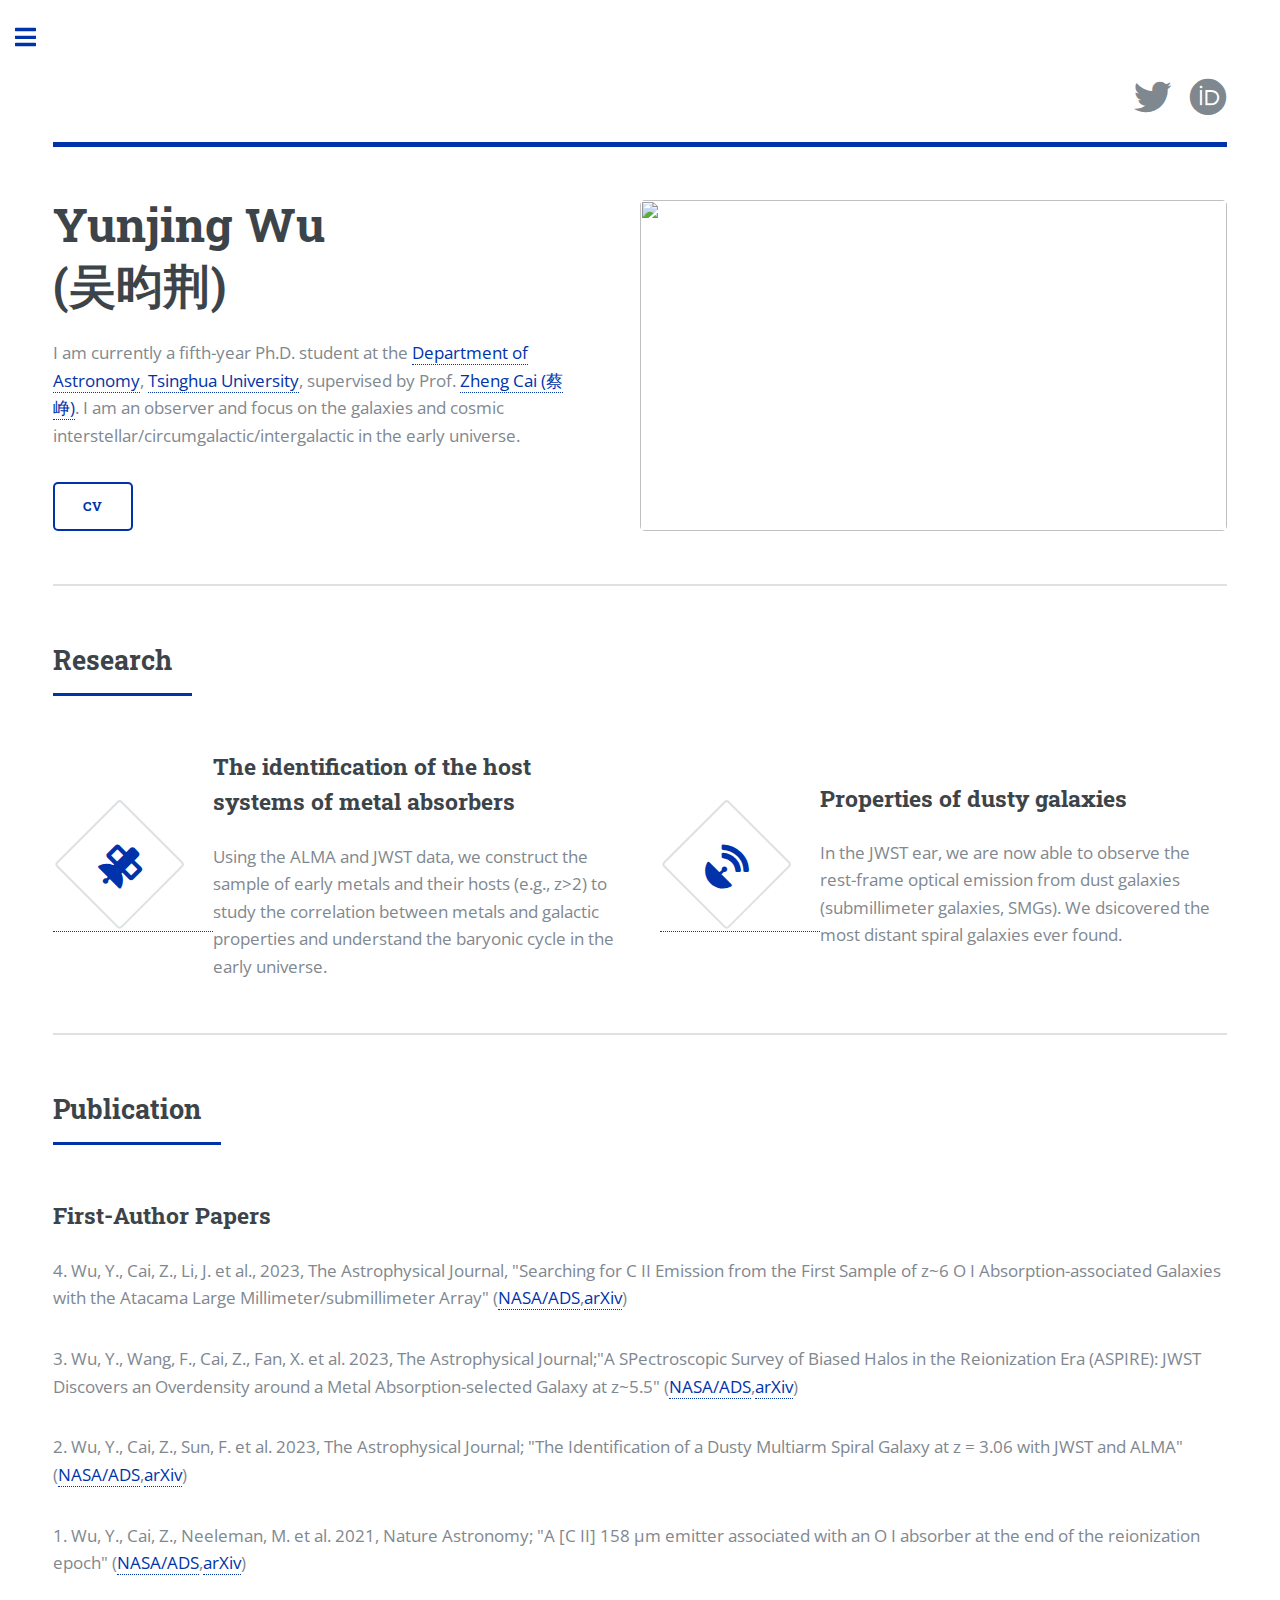
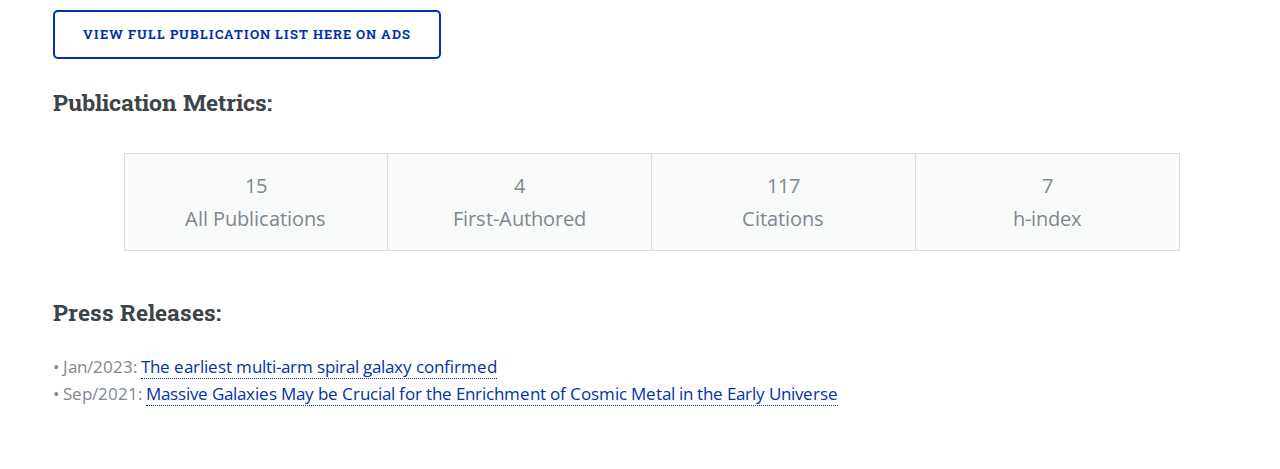
==== commit fd54b8cb: "Add files via upload" ====
--- a/index.html
+++ b/index.html
@@ -4,7 +4,7 @@
 		<!-- <title>Editorial by HTML5 UP</title> -->
 		<meta charset="utf-8" />
 		<meta name="viewport" content="width=device-width, initial-scale=1, user-scalable=no" />
-		<link rel="stylesheet" href="main.css" />
+		<link rel="stylesheet" href="assets/css/main.css" />
 	</head>
 	<body class="is-preload">
 
@@ -36,7 +36,7 @@
 										</ul>
 									</div>
 									<span class="image object">
-										<img src="DoA_fig.png" alt="" />
+										<img src="images/DoA_fig.png" alt="" />
 									</span>
 								</section>
 
@@ -104,46 +104,6 @@
 										<p>&#x2022; Jan/2023: <a href="https://astro.tsinghua.edu.cn/info/1055/1923.htm" class="indigo--text font-weight-bold">The earliest multi-arm spiral galaxy confirmed</a><br>
 										&#x2022; Sep/2021: <a href="https://astro.tsinghua.edu.cn/info/1055/1453.htm" class="indigo--text font-weight-bold">Massive Galaxies May be Crucial for the Enrichment of Cosmic Metal in the Early Universe</a></br>
 										<p>
-									<!-- <div class="posts">
-										<article>
-											<h3>First-Author Papers</h3>
-											<p>4. Wu, Y., Cai, Z., Li, J. et al., 2023, The Astrophysical Journal, "Searching for C II Emission from the First Sample of z~6 O I Absorption-associated Galaxies with the Atacama Large Millimeter/submillimeter Array" (<a href="https://ui.adsabs.harvard.edu/abs/2023ApJ...958...16W/abstract" class="indigo--text font-weight-bold">NASA/ADS</a>,<a href="https://arxiv.org/abs/2310.03796" class="indigo--text font-weight-bold">arXiv</a>)</p>
-											<p>3. Wu, Y., Wang, F., Cai, Z., Fan, X. et al. 2023, The Astrophysical Journal;"A SPectroscopic Survey of Biased Halos in the Reionization Era (ASPIRE): JWST Discovers an Overdensity around a Metal Absorption-selected Galaxy at z~5.5" (<a href="https://ui.adsabs.harvard.edu/abs/2023ApJ...956L..40W/abstract" class="indigo--text font-weight-bold">NASA/ADS</a>,<a href="https://arxiv.org/abs/2309.16757" class="indigo--text font-weight-bold">arXiv</a>)</p>
-											<p>2. Wu, Y., Cai, Z., Sun, F. et al. 2023, The Astrophysical Journal; "The Identification of a Dusty Multiarm Spiral Galaxy at z = 3.06 with JWST and ALMA" (<a href="https://ui.adsabs.harvard.edu/abs/2023ApJ...942L...1W/abstract" class="indigo--text font-weight-bold">NASA/ADS</a>,<a href="https://arxiv.org/abs/2208.08473" class="indigo--text font-weight-bold">arXiv</a>)</p>
-											<p>1. Wu, Y., Cai, Z., Neeleman, M. et al. 2021, Nature Astronomy; "A [C II] 158 μm emitter associated with an O I absorber at the end of the reionization epoch" (<a href="https://ui.adsabs.harvard.edu/abs/2021NatAs...5.1110W/abstract" class="indigo--text font-weight-bold">NASA/ADS</a>,<a href="https://arxiv.org/abs/2109.13257" class="indigo--text font-weight-bold">arXiv</a>)</p>
-
-											<ul class="actions">
-												<li><a href="https://ui.adsabs.harvard.edu/search/q=orcid%3A0000-0003-0111-8249" class="button large">View full publication list here on ADS</a></li>
-											</ul>
-
-											<h3> Publication Metrics:</h3>
-													<div class="table-wrapper">
-														<table class="alt" style="width:90%; height:100px; table-layout: fixed" > 
-															<thead>
-																<tr>
-																	<th></th>
-																	<th></th>
-																	<th></th>
-																	<th></th>
-																</tr>
-															</thead>
-															<tbody>
-																<tr>
-																	<td>15<br>All Publications</br></td>
-																	<td>4<br>First-Authored</br></td>
-																	<td>117<br>Citations</br></td>
-																	<td>7<br>h-index</br></td>
-																</tr>
-															</tbody>
-														</table>
-													</div>
-											<br></br>
-											<h3> Press Releases: </h3>
-											<p>&#x2022; Jan/2023: <a href="https://astro.tsinghua.edu.cn/info/1055/1923.htm" class="indigo--text font-weight-bold">The earliest multi-arm spiral galaxy confirmed</a><br>
-											&#x2022; Sep/2021: <a href="https://astro.tsinghua.edu.cn/info/1055/1453.htm" class="indigo--text font-weight-bold">Massive Galaxies May be Crucial for the Enrichment of Cosmic Metal in the Early Universe</a></br>
-											<p>
-										</article>
-									</div> -->
 								</section>
 
 						</div>
--- a/assets/css/main.css
+++ b/assets/css/main.css
@@ -0,0 +1,2276 @@
+@import url(fontawesome-all.min.css);
+@import url("https://fonts.googleapis.com/css?family=Open+Sans:400,600,400italic,600italic|Roboto+Slab:400,700");
+/*
+	Editorial by HTML5 UP
+	html5up.net | @ajlkn
+	Free for personal and commercial use under the CCA 3.0 license (html5up.net/license)
+*/
+html, body, div, span, applet, object,
+iframe, h1, h2, h3, h4, h5, h6, p, blockquote,
+pre, a, abbr, acronym, address, big, cite,
+code, del, dfn, em, img, ins, kbd, q, s, samp,
+small, strike, strong, sub, sup, tt, var, b,
+u, i, center, dl, dt, dd, ol, ul, li, fieldset,
+form, label, legend, table, caption, tbody,
+tfoot, thead, tr, th, td, article, aside,
+canvas, details, embed, figure, figcaption,
+footer, header, hgroup, menu, nav, output, ruby,
+section, summary, time, mark, audio, video {
+  margin: 0;
+  padding: 0;
+  border: 0;
+  font-size: 100%;
+  font: inherit;
+  vertical-align: baseline; }
+
+article, aside, details, figcaption, figure,
+footer, header, hgroup, menu, nav, section {
+  display: block; }
+
+body {
+  line-height: 1; }
+
+ol, ul {
+  list-style: none; }
+
+blockquote, q {
+  quotes: none; }
+  blockquote:before, blockquote:after, q:before, q:after {
+    content: '';
+    content: none; }
+
+table {
+  border-collapse: collapse;
+  border-spacing: 0; }
+
+body {
+  -webkit-text-size-adjust: none; }
+
+mark {
+  background-color: transparent;
+  color: inherit; }
+
+input::-moz-focus-inner {
+  border: 0;
+  padding: 0; }
+
+input, select, textarea {
+  -moz-appearance: none;
+  -webkit-appearance: none;
+  -ms-appearance: none;
+  appearance: none; }
+
+/* Basic */
+@-ms-viewport {
+  width: device-width; }
+
+body {
+  -ms-overflow-style: scrollbar; }
+
+@media screen and (max-width: 480px) {
+  html, body {
+    min-width: 320px; } }
+
+html {
+  box-sizing: border-box; }
+
+*, *:before, *:after {
+  box-sizing: inherit; }
+
+body {
+  background: #ffffff; }
+  body.is-preload *, body.is-preload *:before, body.is-preload *:after, body.is-resizing *, body.is-resizing *:before, body.is-resizing *:after {
+    -moz-animation: none !important;
+    -webkit-animation: none !important;
+    -ms-animation: none !important;
+    animation: none !important;
+    -moz-transition: none !important;
+    -webkit-transition: none !important;
+    -ms-transition: none !important;
+    transition: none !important; }
+
+/* Type */
+body, input, select, textarea {
+  color: #7f888f;
+  font-family: "Open Sans", sans-serif;
+  font-size: 13pt;
+  font-weight: 400;
+  line-height: 1.65; }
+  @media screen and (max-width: 1680px) {
+    body, input, select, textarea {
+      font-size: 11pt; } }
+  @media screen and (max-width: 1280px) {
+    body, input, select, textarea {
+      font-size: 10pt; } }
+  @media screen and (max-width: 360px) {
+    body, input, select, textarea {
+      font-size: 9pt; } }
+
+a {
+  -moz-transition: color 0.2s ease-in-out, border-bottom-color 0.2s ease-in-out;
+  -webkit-transition: color 0.2s ease-in-out, border-bottom-color 0.2s ease-in-out;
+  -ms-transition: color 0.2s ease-in-out, border-bottom-color 0.2s ease-in-out;
+  transition: color 0.2s ease-in-out, border-bottom-color 0.2s ease-in-out;
+  border-bottom: dotted 1px;
+  color: #0033aa;
+  text-decoration: none; }
+  a:hover {
+    border-bottom-color: #0033aa;
+    color: #0033aa !important; }
+    a:hover strong {
+      color: inherit; }
+
+strong, b {
+  color: #3d4449;
+  font-weight: 600; }
+
+em, i {
+  font-style: italic; }
+
+p {
+  margin: 0 0 2em 0; 
+  font-size: 1.25em; }
+
+h1, h2, h3, h4, h5, h6 {
+  color: #3d4449;
+  font-family: "Roboto Slab", serif;
+  font-weight: 700;
+  line-height: 1.5;
+  margin: 0 0 1em 0; }
+  h1 a, h2 a, h3 a, h4 a, h5 a, h6 a {
+    color: inherit;
+    text-decoration: none;
+    border-bottom: 0; }
+
+h1 {
+  font-size: 4em;
+  margin: 0 0 0.5em 0;
+  line-height: 1.3; }
+
+h2 {
+  font-size: 2em; }
+
+h3 {
+  font-size: 1.75em; }
+
+h4 {
+  font-size: 1.1em; }
+
+h5 {
+  font-size: 0.9em; }
+
+h6 {
+  font-size: 0.7em; }
+
+@media screen and (max-width: 1680px) {
+  h1 {
+    font-size: 3.5em; } }
+
+@media screen and (max-width: 980px) {
+  h1 {
+    font-size: 3.25em; } }
+
+@media screen and (max-width: 736px) {
+  h1 {
+    font-size: 2em;
+    line-height: 1.4; }
+  h2 {
+    font-size: 1.5em; } }
+
+sub {
+  font-size: 0.8em;
+  position: relative;
+  top: 0.5em; }
+
+sup {
+  font-size: 0.8em;
+  position: relative;
+  top: -0.5em; }
+
+blockquote {
+  border-left: solid 3px rgba(210, 215, 217, 0.75);
+  font-style: italic;
+  margin: 0 0 2em 0;
+  padding: 0.5em 0 0.5em 2em; }
+
+code {
+  background: rgba(230, 235, 237, 0.25);
+  border-radius: 0.375em;
+  border: solid 1px rgba(210, 215, 217, 0.75);
+  font-family: "Courier New", monospace;
+  font-size: 0.9em;
+  margin: 0 0.25em;
+  padding: 0.25em 0.65em; }
+
+pre {
+  -webkit-overflow-scrolling: touch;
+  font-family: "Courier New", monospace;
+  font-size: 0.9em;
+  margin: 0 0 2em 0; }
+  pre code {
+    display: block;
+    line-height: 1.75;
+    padding: 1em 1.5em;
+    overflow-x: auto; }
+
+hr {
+  border: 0;
+  border-bottom: solid 1px rgba(210, 215, 217, 0.75);
+  margin: 2em 0; }
+  hr.major {
+    margin: 3em 0; }
+
+.align-left {
+  text-align: left; }
+
+.align-center {
+  text-align: center; }
+
+.align-right {
+  text-align: right; }
+
+/* Row */
+.row {
+  display: flex;
+  flex-wrap: wrap;
+  box-sizing: border-box;
+  align-items: stretch; }
+  .row > * {
+    box-sizing: border-box; }
+  .row.gtr-uniform > * > :last-child {
+    margin-bottom: 0; }
+  .row.aln-left {
+    justify-content: flex-start; }
+  .row.aln-center {
+    justify-content: center; }
+  .row.aln-right {
+    justify-content: flex-end; }
+  .row.aln-top {
+    align-items: flex-start; }
+  .row.aln-middle {
+    align-items: center; }
+  .row.aln-bottom {
+    align-items: flex-end; }
+  .row > .imp {
+    order: -1; }
+  .row > .col-1 {
+    width: 8.33333%; }
+  .row > .off-1 {
+    margin-left: 8.33333%; }
+  .row > .col-2 {
+    width: 16.66667%; }
+  .row > .off-2 {
+    margin-left: 16.66667%; }
+  .row > .col-3 {
+    width: 25%; }
+  .row > .off-3 {
+    margin-left: 25%; }
+  .row > .col-4 {
+    width: 33.33333%; }
+  .row > .off-4 {
+    margin-left: 33.33333%; }
+  .row > .col-5 {
+    width: 41.66667%; }
+  .row > .off-5 {
+    margin-left: 41.66667%; }
+  .row > .col-6 {
+    width: 50%; }
+  .row > .off-6 {
+    margin-left: 50%; }
+  .row > .col-7 {
+    width: 58.33333%; }
+  .row > .off-7 {
+    margin-left: 58.33333%; }
+  .row > .col-8 {
+    width: 66.66667%; }
+  .row > .off-8 {
+    margin-left: 66.66667%; }
+  .row > .col-9 {
+    width: 75%; }
+  .row > .off-9 {
+    margin-left: 75%; }
+  .row > .col-10 {
+    width: 83.33333%; }
+  .row > .off-10 {
+    margin-left: 83.33333%; }
+  .row > .col-11 {
+    width: 91.66667%; }
+  .row > .off-11 {
+    margin-left: 91.66667%; }
+  .row > .col-12 {
+    width: 100%; }
+  .row > .off-12 {
+    margin-left: 100%; }
+  .row.gtr-0 {
+    margin-top: 0;
+    margin-left: 0em; }
+    .row.gtr-0 > * {
+      padding: 0 0 0 0em; }
+    .row.gtr-0.gtr-uniform {
+      margin-top: 0em; }
+      .row.gtr-0.gtr-uniform > * {
+        padding-top: 0em; }
+  .row.gtr-25 {
+    margin-top: 0;
+    margin-left: -0.375em; }
+    .row.gtr-25 > * {
+      padding: 0 0 0 0.375em; }
+    .row.gtr-25.gtr-uniform {
+      margin-top: -0.375em; }
+      .row.gtr-25.gtr-uniform > * {
+        padding-top: 0.375em; }
+  .row.gtr-50 {
+    margin-top: 0;
+    margin-left: -0.75em; }
+    .row.gtr-50 > * {
+      padding: 0 0 0 0.75em; }
+    .row.gtr-50.gtr-uniform {
+      margin-top: -0.75em; }
+      .row.gtr-50.gtr-uniform > * {
+        padding-top: 0.75em; }
+  .row {
+    margin-top: 0;
+    margin-left: -1.5em; }
+    .row > * {
+      padding: 0 0 0 1.5em; }
+    .row.gtr-uniform {
+      margin-top: -1.5em; }
+      .row.gtr-uniform > * {
+        padding-top: 1.5em; }
+  .row.gtr-150 {
+    margin-top: 0;
+    margin-left: -2.25em; }
+    .row.gtr-150 > * {
+      padding: 0 0 0 2.25em; }
+    .row.gtr-150.gtr-uniform {
+      margin-top: -2.25em; }
+      .row.gtr-150.gtr-uniform > * {
+        padding-top: 2.25em; }
+  .row.gtr-200 {
+    margin-top: 0;
+    margin-left: -3em; }
+    .row.gtr-200 > * {
+      padding: 0 0 0 3em; }
+    .row.gtr-200.gtr-uniform {
+      margin-top: -3em; }
+      .row.gtr-200.gtr-uniform > * {
+        padding-top: 3em; }
+  @media screen and (max-width: 1680px) {
+    .row {
+      display: flex;
+      flex-wrap: wrap;
+      box-sizing: border-box;
+      align-items: stretch; }
+      .row > * {
+        box-sizing: border-box; }
+      .row.gtr-uniform > * > :last-child {
+        margin-bottom: 0; }
+      .row.aln-left {
+        justify-content: flex-start; }
+      .row.aln-center {
+        justify-content: center; }
+      .row.aln-right {
+        justify-content: flex-end; }
+      .row.aln-top {
+        align-items: flex-start; }
+      .row.aln-middle {
+        align-items: center; }
+      .row.aln-bottom {
+        align-items: flex-end; }
+      .row > .imp-xlarge {
+        order: -1; }
+      .row > .col-1-xlarge {
+        width: 8.33333%; }
+      .row > .off-1-xlarge {
+        margin-left: 8.33333%; }
+      .row > .col-2-xlarge {
+        width: 16.66667%; }
+      .row > .off-2-xlarge {
+        margin-left: 16.66667%; }
+      .row > .col-3-xlarge {
+        width: 25%; }
+      .row > .off-3-xlarge {
+        margin-left: 25%; }
+      .row > .col-4-xlarge {
+        width: 33.33333%; }
+      .row > .off-4-xlarge {
+        margin-left: 33.33333%; }
+      .row > .col-5-xlarge {
+        width: 41.66667%; }
+      .row > .off-5-xlarge {
+        margin-left: 41.66667%; }
+      .row > .col-6-xlarge {
+        width: 50%; }
+      .row > .off-6-xlarge {
+        margin-left: 50%; }
+      .row > .col-7-xlarge {
+        width: 58.33333%; }
+      .row > .off-7-xlarge {
+        margin-left: 58.33333%; }
+      .row > .col-8-xlarge {
+        width: 66.66667%; }
+      .row > .off-8-xlarge {
+        margin-left: 66.66667%; }
+      .row > .col-9-xlarge {
+        width: 75%; }
+      .row > .off-9-xlarge {
+        margin-left: 75%; }
+      .row > .col-10-xlarge {
+        width: 83.33333%; }
+      .row > .off-10-xlarge {
+        margin-left: 83.33333%; }
+      .row > .col-11-xlarge {
+        width: 91.66667%; }
+      .row > .off-11-xlarge {
+        margin-left: 91.66667%; }
+      .row > .col-12-xlarge {
+        width: 100%; }
+      .row > .off-12-xlarge {
+        margin-left: 100%; }
+      .row.gtr-0 {
+        margin-top: 0;
+        margin-left: 0em; }
+        .row.gtr-0 > * {
+          padding: 0 0 0 0em; }
+        .row.gtr-0.gtr-uniform {
+          margin-top: 0em; }
+          .row.gtr-0.gtr-uniform > * {
+            padding-top: 0em; }
+      .row.gtr-25 {
+        margin-top: 0;
+        margin-left: -0.375em; }
+        .row.gtr-25 > * {
+          padding: 0 0 0 0.375em; }
+        .row.gtr-25.gtr-uniform {
+          margin-top: -0.375em; }
+          .row.gtr-25.gtr-uniform > * {
+            padding-top: 0.375em; }
+      .row.gtr-50 {
+        margin-top: 0;
+        margin-left: -0.75em; }
+        .row.gtr-50 > * {
+          padding: 0 0 0 0.75em; }
+        .row.gtr-50.gtr-uniform {
+          margin-top: -0.75em; }
+          .row.gtr-50.gtr-uniform > * {
+            padding-top: 0.75em; }
+      .row {
+        margin-top: 0;
+        margin-left: -1.5em; }
+        .row > * {
+          padding: 0 0 0 1.5em; }
+        .row.gtr-uniform {
+          margin-top: -1.5em; }
+          .row.gtr-uniform > * {
+            padding-top: 1.5em; }
+      .row.gtr-150 {
+        margin-top: 0;
+        margin-left: -2.25em; }
+        .row.gtr-150 > * {
+          padding: 0 0 0 2.25em; }
+        .row.gtr-150.gtr-uniform {
+          margin-top: -2.25em; }
+          .row.gtr-150.gtr-uniform > * {
+            padding-top: 2.25em; }
+      .row.gtr-200 {
+        margin-top: 0;
+        margin-left: -3em; }
+        .row.gtr-200 > * {
+          padding: 0 0 0 3em; }
+        .row.gtr-200.gtr-uniform {
+          margin-top: -3em; }
+          .row.gtr-200.gtr-uniform > * {
+            padding-top: 3em; } }
+  @media screen and (max-width: 1280px) {
+    .row {
+      display: flex;
+      flex-wrap: wrap;
+      box-sizing: border-box;
+      align-items: stretch; }
+      .row > * {
+        box-sizing: border-box; }
+      .row.gtr-uniform > * > :last-child {
+        margin-bottom: 0; }
+      .row.aln-left {
+        justify-content: flex-start; }
+      .row.aln-center {
+        justify-content: center; }
+      .row.aln-right {
+        justify-content: flex-end; }
+      .row.aln-top {
+        align-items: flex-start; }
+      .row.aln-middle {
+        align-items: center; }
+      .row.aln-bottom {
+        align-items: flex-end; }
+      .row > .imp-large {
+        order: -1; }
+      .row > .col-1-large {
+        width: 8.33333%; }
+      .row > .off-1-large {
+        margin-left: 8.33333%; }
+      .row > .col-2-large {
+        width: 16.66667%; }
+      .row > .off-2-large {
+        margin-left: 16.66667%; }
+      .row > .col-3-large {
+        width: 25%; }
+      .row > .off-3-large {
+        margin-left: 25%; }
+      .row > .col-4-large {
+        width: 33.33333%; }
+      .row > .off-4-large {
+        margin-left: 33.33333%; }
+      .row > .col-5-large {
+        width: 41.66667%; }
+      .row > .off-5-large {
+        margin-left: 41.66667%; }
+      .row > .col-6-large {
+        width: 50%; }
+      .row > .off-6-large {
+        margin-left: 50%; }
+      .row > .col-7-large {
+        width: 58.33333%; }
+      .row > .off-7-large {
+        margin-left: 58.33333%; }
+      .row > .col-8-large {
+        width: 66.66667%; }
+      .row > .off-8-large {
+        margin-left: 66.66667%; }
+      .row > .col-9-large {
+        width: 75%; }
+      .row > .off-9-large {
+        margin-left: 75%; }
+      .row > .col-10-large {
+        width: 83.33333%; }
+      .row > .off-10-large {
+        margin-left: 83.33333%; }
+      .row > .col-11-large {
+        width: 91.66667%; }
+      .row > .off-11-large {
+        margin-left: 91.66667%; }
+      .row > .col-12-large {
+        width: 100%; }
+      .row > .off-12-large {
+        margin-left: 100%; }
+      .row.gtr-0 {
+        margin-top: 0;
+        margin-left: 0em; }
+        .row.gtr-0 > * {
+          padding: 0 0 0 0em; }
+        .row.gtr-0.gtr-uniform {
+          margin-top: 0em; }
+          .row.gtr-0.gtr-uniform > * {
+            padding-top: 0em; }
+      .row.gtr-25 {
+        margin-top: 0;
+        margin-left: -0.375em; }
+        .row.gtr-25 > * {
+          padding: 0 0 0 0.375em; }
+        .row.gtr-25.gtr-uniform {
+          margin-top: -0.375em; }
+          .row.gtr-25.gtr-uniform > * {
+            padding-top: 0.375em; }
+      .row.gtr-50 {
+        margin-top: 0;
+        margin-left: -0.75em; }
+        .row.gtr-50 > * {
+          padding: 0 0 0 0.75em; }
+        .row.gtr-50.gtr-uniform {
+          margin-top: -0.75em; }
+          .row.gtr-50.gtr-uniform > * {
+            padding-top: 0.75em; }
+      .row {
+        margin-top: 0;
+        margin-left: -1.5em; }
+        .row > * {
+          padding: 0 0 0 1.5em; }
+        .row.gtr-uniform {
+          margin-top: -1.5em; }
+          .row.gtr-uniform > * {
+            padding-top: 1.5em; }
+      .row.gtr-150 {
+        margin-top: 0;
+        margin-left: -2.25em; }
+        .row.gtr-150 > * {
+          padding: 0 0 0 2.25em; }
+        .row.gtr-150.gtr-uniform {
+          margin-top: -2.25em; }
+          .row.gtr-150.gtr-uniform > * {
+            padding-top: 2.25em; }
+      .row.gtr-200 {
+        margin-top: 0;
+        margin-left: -3em; }
+        .row.gtr-200 > * {
+          padding: 0 0 0 3em; }
+        .row.gtr-200.gtr-uniform {
+          margin-top: -3em; }
+          .row.gtr-200.gtr-uniform > * {
+            padding-top: 3em; } }
+  @media screen and (max-width: 980px) {
+    .row {
+      display: flex;
+      flex-wrap: wrap;
+      box-sizing: border-box;
+      align-items: stretch; }
+      .row > * {
+        box-sizing: border-box; }
+      .row.gtr-uniform > * > :last-child {
+        margin-bottom: 0; }
+      .row.aln-left {
+        justify-content: flex-start; }
+      .row.aln-center {
+        justify-content: center; }
+      .row.aln-right {
+        justify-content: flex-end; }
+      .row.aln-top {
+        align-items: flex-start; }
+      .row.aln-middle {
+        align-items: center; }
+      .row.aln-bottom {
+        align-items: flex-end; }
+      .row > .imp-medium {
+        order: -1; }
+      .row > .col-1-medium {
+        width: 8.33333%; }
+      .row > .off-1-medium {
+        margin-left: 8.33333%; }
+      .row > .col-2-medium {
+        width: 16.66667%; }
+      .row > .off-2-medium {
+        margin-left: 16.66667%; }
+      .row > .col-3-medium {
+        width: 25%; }
+      .row > .off-3-medium {
+        margin-left: 25%; }
+      .row > .col-4-medium {
+        width: 33.33333%; }
+      .row > .off-4-medium {
+        margin-left: 33.33333%; }
+      .row > .col-5-medium {
+        width: 41.66667%; }
+      .row > .off-5-medium {
+        margin-left: 41.66667%; }
+      .row > .col-6-medium {
+        width: 50%; }
+      .row > .off-6-medium {
+        margin-left: 50%; }
+      .row > .col-7-medium {
+        width: 58.33333%; }
+      .row > .off-7-medium {
+        margin-left: 58.33333%; }
+      .row > .col-8-medium {
+        width: 66.66667%; }
+      .row > .off-8-medium {
+        margin-left: 66.66667%; }
+      .row > .col-9-medium {
+        width: 75%; }
+      .row > .off-9-medium {
+        margin-left: 75%; }
+      .row > .col-10-medium {
+        width: 83.33333%; }
+      .row > .off-10-medium {
+        margin-left: 83.33333%; }
+      .row > .col-11-medium {
+        width: 91.66667%; }
+      .row > .off-11-medium {
+        margin-left: 91.66667%; }
+      .row > .col-12-medium {
+        width: 100%; }
+      .row > .off-12-medium {
+        margin-left: 100%; }
+      .row.gtr-0 {
+        margin-top: 0;
+        margin-left: 0em; }
+        .row.gtr-0 > * {
+          padding: 0 0 0 0em; }
+        .row.gtr-0.gtr-uniform {
+          margin-top: 0em; }
+          .row.gtr-0.gtr-uniform > * {
+            padding-top: 0em; }
+      .row.gtr-25 {
+        margin-top: 0;
+        margin-left: -0.375em; }
+        .row.gtr-25 > * {
+          padding: 0 0 0 0.375em; }
+        .row.gtr-25.gtr-uniform {
+          margin-top: -0.375em; }
+          .row.gtr-25.gtr-uniform > * {
+            padding-top: 0.375em; }
+      .row.gtr-50 {
+        margin-top: 0;
+        margin-left: -0.75em; }
+        .row.gtr-50 > * {
+          padding: 0 0 0 0.75em; }
+        .row.gtr-50.gtr-uniform {
+          margin-top: -0.75em; }
+          .row.gtr-50.gtr-uniform > * {
+            padding-top: 0.75em; }
+      .row {
+        margin-top: 0;
+        margin-left: -1.5em; }
+        .row > * {
+          padding: 0 0 0 1.5em; }
+        .row.gtr-uniform {
+          margin-top: -1.5em; }
+          .row.gtr-uniform > * {
+            padding-top: 1.5em; }
+      .row.gtr-150 {
+        margin-top: 0;
+        margin-left: -2.25em; }
+        .row.gtr-150 > * {
+          padding: 0 0 0 2.25em; }
+        .row.gtr-150.gtr-uniform {
+          margin-top: -2.25em; }
+          .row.gtr-150.gtr-uniform > * {
+            padding-top: 2.25em; }
+      .row.gtr-200 {
+        margin-top: 0;
+        margin-left: -3em; }
+        .row.gtr-200 > * {
+          padding: 0 0 0 3em; }
+        .row.gtr-200.gtr-uniform {
+          margin-top: -3em; }
+          .row.gtr-200.gtr-uniform > * {
+            padding-top: 3em; } }
+  @media screen and (max-width: 736px) {
+    .row {
+      display: flex;
+      flex-wrap: wrap;
+      box-sizing: border-box;
+      align-items: stretch; }
+      .row > * {
+        box-sizing: border-box; }
+      .row.gtr-uniform > * > :last-child {
+        margin-bottom: 0; }
+      .row.aln-left {
+        justify-content: flex-start; }
+      .row.aln-center {
+        justify-content: center; }
+      .row.aln-right {
+        justify-content: flex-end; }
+      .row.aln-top {
+        align-items: flex-start; }
+      .row.aln-middle {
+        align-items: center; }
+      .row.aln-bottom {
+        align-items: flex-end; }
+      .row > .imp-small {
+        order: -1; }
+      .row > .col-1-small {
+        width: 8.33333%; }
+      .row > .off-1-small {
+        margin-left: 8.33333%; }
+      .row > .col-2-small {
+        width: 16.66667%; }
+      .row > .off-2-small {
+        margin-left: 16.66667%; }
+      .row > .col-3-small {
+        width: 25%; }
+      .row > .off-3-small {
+        margin-left: 25%; }
+      .row > .col-4-small {
+        width: 33.33333%; }
+      .row > .off-4-small {
+        margin-left: 33.33333%; }
+      .row > .col-5-small {
+        width: 41.66667%; }
+      .row > .off-5-small {
+        margin-left: 41.66667%; }
+      .row > .col-6-small {
+        width: 50%; }
+      .row > .off-6-small {
+        margin-left: 50%; }
+      .row > .col-7-small {
+        width: 58.33333%; }
+      .row > .off-7-small {
+        margin-left: 58.33333%; }
+      .row > .col-8-small {
+        width: 66.66667%; }
+      .row > .off-8-small {
+        margin-left: 66.66667%; }
+      .row > .col-9-small {
+        width: 75%; }
+      .row > .off-9-small {
+        margin-left: 75%; }
+      .row > .col-10-small {
+        width: 83.33333%; }
+      .row > .off-10-small {
+        margin-left: 83.33333%; }
+      .row > .col-11-small {
+        width: 91.66667%; }
+      .row > .off-11-small {
+        margin-left: 91.66667%; }
+      .row > .col-12-small {
+        width: 100%; }
+      .row > .off-12-small {
+        margin-left: 100%; }
+      .row.gtr-0 {
+        margin-top: 0;
+        margin-left: 0em; }
+        .row.gtr-0 > * {
+          padding: 0 0 0 0em; }
+        .row.gtr-0.gtr-uniform {
+          margin-top: 0em; }
+          .row.gtr-0.gtr-uniform > * {
+            padding-top: 0em; }
+      .row.gtr-25 {
+        margin-top: 0;
+        margin-left: -0.375em; }
+        .row.gtr-25 > * {
+          padding: 0 0 0 0.375em; }
+        .row.gtr-25.gtr-uniform {
+          margin-top: -0.375em; }
+          .row.gtr-25.gtr-uniform > * {
+            padding-top: 0.375em; }
+      .row.gtr-50 {
+        margin-top: 0;
+        margin-left: -0.75em; }
+        .row.gtr-50 > * {
+          padding: 0 0 0 0.75em; }
+        .row.gtr-50.gtr-uniform {
+          margin-top: -0.75em; }
+          .row.gtr-50.gtr-uniform > * {
+            padding-top: 0.75em; }
+      .row {
+        margin-top: 0;
+        margin-left: -1.5em; }
+        .row > * {
+          padding: 0 0 0 1.5em; }
+        .row.gtr-uniform {
+          margin-top: -1.5em; }
+          .row.gtr-uniform > * {
+            padding-top: 1.5em; }
+      .row.gtr-150 {
+        margin-top: 0;
+        margin-left: -2.25em; }
+        .row.gtr-150 > * {
+          padding: 0 0 0 2.25em; }
+        .row.gtr-150.gtr-uniform {
+          margin-top: -2.25em; }
+          .row.gtr-150.gtr-uniform > * {
+            padding-top: 2.25em; }
+      .row.gtr-200 {
+        margin-top: 0;
+        margin-left: -3em; }
+        .row.gtr-200 > * {
+          padding: 0 0 0 3em; }
+        .row.gtr-200.gtr-uniform {
+          margin-top: -3em; }
+          .row.gtr-200.gtr-uniform > * {
+            padding-top: 3em; } }
+  @media screen and (max-width: 480px) {
+    .row {
+      display: flex;
+      flex-wrap: wrap;
+      box-sizing: border-box;
+      align-items: stretch; }
+      .row > * {
+        box-sizing: border-box; }
+      .row.gtr-uniform > * > :last-child {
+        margin-bottom: 0; }
+      .row.aln-left {
+        justify-content: flex-start; }
+      .row.aln-center {
+        justify-content: center; }
+      .row.aln-right {
+        justify-content: flex-end; }
+      .row.aln-top {
+        align-items: flex-start; }
+      .row.aln-middle {
+        align-items: center; }
+      .row.aln-bottom {
+        align-items: flex-end; }
+      .row > .imp-xsmall {
+        order: -1; }
+      .row > .col-1-xsmall {
+        width: 8.33333%; }
+      .row > .off-1-xsmall {
+        margin-left: 8.33333%; }
+      .row > .col-2-xsmall {
+        width: 16.66667%; }
+      .row > .off-2-xsmall {
+        margin-left: 16.66667%; }
+      .row > .col-3-xsmall {
+        width: 25%; }
+      .row > .off-3-xsmall {
+        margin-left: 25%; }
+      .row > .col-4-xsmall {
+        width: 33.33333%; }
+      .row > .off-4-xsmall {
+        margin-left: 33.33333%; }
+      .row > .col-5-xsmall {
+        width: 41.66667%; }
+      .row > .off-5-xsmall {
+        margin-left: 41.66667%; }
+      .row > .col-6-xsmall {
+        width: 50%; }
+      .row > .off-6-xsmall {
+        margin-left: 50%; }
+      .row > .col-7-xsmall {
+        width: 58.33333%; }
+      .row > .off-7-xsmall {
+        margin-left: 58.33333%; }
+      .row > .col-8-xsmall {
+        width: 66.66667%; }
+      .row > .off-8-xsmall {
+        margin-left: 66.66667%; }
+      .row > .col-9-xsmall {
+        width: 75%; }
+      .row > .off-9-xsmall {
+        margin-left: 75%; }
+      .row > .col-10-xsmall {
+        width: 83.33333%; }
+      .row > .off-10-xsmall {
+        margin-left: 83.33333%; }
+      .row > .col-11-xsmall {
+        width: 91.66667%; }
+      .row > .off-11-xsmall {
+        margin-left: 91.66667%; }
+      .row > .col-12-xsmall {
+        width: 100%; }
+      .row > .off-12-xsmall {
+        margin-left: 100%; }
+      .row.gtr-0 {
+        margin-top: 0;
+        margin-left: 0em; }
+        .row.gtr-0 > * {
+          padding: 0 0 0 0em; }
+        .row.gtr-0.gtr-uniform {
+          margin-top: 0em; }
+          .row.gtr-0.gtr-uniform > * {
+            padding-top: 0em; }
+      .row.gtr-25 {
+        margin-top: 0;
+        margin-left: -0.375em; }
+        .row.gtr-25 > * {
+          padding: 0 0 0 0.375em; }
+        .row.gtr-25.gtr-uniform {
+          margin-top: -0.375em; }
+          .row.gtr-25.gtr-uniform > * {
+            padding-top: 0.375em; }
+      .row.gtr-50 {
+        margin-top: 0;
+        margin-left: -0.75em; }
+        .row.gtr-50 > * {
+          padding: 0 0 0 0.75em; }
+        .row.gtr-50.gtr-uniform {
+          margin-top: -0.75em; }
+          .row.gtr-50.gtr-uniform > * {
+            padding-top: 0.75em; }
+      .row {
+        margin-top: 0;
+        margin-left: -1.5em; }
+        .row > * {
+          padding: 0 0 0 1.5em; }
+        .row.gtr-uniform {
+          margin-top: -1.5em; }
+          .row.gtr-uniform > * {
+            padding-top: 1.5em; }
+      .row.gtr-150 {
+        margin-top: 0;
+        margin-left: -2.25em; }
+        .row.gtr-150 > * {
+          padding: 0 0 0 2.25em; }
+        .row.gtr-150.gtr-uniform {
+          margin-top: -2.25em; }
+          .row.gtr-150.gtr-uniform > * {
+            padding-top: 2.25em; }
+      .row.gtr-200 {
+        margin-top: 0;
+        margin-left: -3em; }
+        .row.gtr-200 > * {
+          padding: 0 0 0 3em; }
+        .row.gtr-200.gtr-uniform {
+          margin-top: -3em; }
+          .row.gtr-200.gtr-uniform > * {
+            padding-top: 3em; } }
+
+/* Section/Article */
+section.special, article.special {
+  text-align: center; }
+
+header p {
+  font-family: "Roboto Slab", serif;
+  font-size: 1em;
+  font-weight: 400;
+  letter-spacing: 0.075em;
+  margin-top: -0.5em;
+  text-transform: uppercase; }
+
+header.major > :last-child {
+  border-bottom: solid 3px #0033aa;
+  display: inline-block;
+  margin: 0 0 2em 0;
+  padding: 0 0.75em 0.5em 0; }
+
+header.main > :last-child {
+  margin: 0 0 1em 0; }
+
+/* Form */
+form {
+  margin: 0 0 2em 0; }
+
+label {
+  color: #3d4449;
+  display: block;
+  font-size: 0.9em;
+  font-weight: 600;
+  margin: 0 0 1em 0; }
+
+input[type="text"],
+input[type="password"],
+input[type="email"],
+input[type="tel"],
+input[type="search"],
+input[type="url"],
+select,
+textarea {
+  -moz-appearance: none;
+  -webkit-appearance: none;
+  -ms-appearance: none;
+  appearance: none;
+  background: #ffffff;
+  border-radius: 0.375em;
+  border: none;
+  border: solid 1px rgba(210, 215, 217, 0.75);
+  color: inherit;
+  display: block;
+  outline: 0;
+  padding: 0 1em;
+  text-decoration: none;
+  width: 100%; }
+  input[type="text"]:invalid,
+  input[type="password"]:invalid,
+  input[type="email"]:invalid,
+  input[type="tel"]:invalid,
+  input[type="search"]:invalid,
+  input[type="url"]:invalid,
+  select:invalid,
+  textarea:invalid {
+    box-shadow: none; }
+  input[type="text"]:focus,
+  input[type="password"]:focus,
+  input[type="email"]:focus,
+  input[type="tel"]:focus,
+  input[type="search"]:focus,
+  input[type="url"]:focus,
+  select:focus,
+  textarea:focus {
+    border-color: #0033aa;
+    box-shadow: 0 0 0 1px #0033aa; }
+
+select {
+  background-image: url("data:image/svg+xml;charset=utf8,%3Csvg xmlns='http://www.w3.org/2000/svg' width='40' height='40' preserveAspectRatio='none' viewBox='0 0 40 40'%3E%3Cpath d='M9.4,12.3l10.4,10.4l10.4-10.4c0.2-0.2,0.5-0.4,0.9-0.4c0.3,0,0.6,0.1,0.9,0.4l3.3,3.3c0.2,0.2,0.4,0.5,0.4,0.9 c0,0.4-0.1,0.6-0.4,0.9L20.7,31.9c-0.2,0.2-0.5,0.4-0.9,0.4c-0.3,0-0.6-0.1-0.9-0.4L4.3,17.3c-0.2-0.2-0.4-0.5-0.4-0.9 c0-0.4,0.1-0.6,0.4-0.9l3.3-3.3c0.2-0.2,0.5-0.4,0.9-0.4S9.1,12.1,9.4,12.3z' fill='rgba(210, 215, 217, 0.75)' /%3E%3C/svg%3E");
+  background-size: 1.25em;
+  background-repeat: no-repeat;
+  background-position: calc(100% - 1em) center;
+  height: 2.75em;
+  padding-right: 2.75em;
+  text-overflow: ellipsis; }
+  select option {
+    color: #3d4449;
+    background: #ffffff; }
+  select:focus::-ms-value {
+    background-color: transparent; }
+  select::-ms-expand {
+    display: none; }
+
+input[type="text"],
+input[type="password"],
+input[type="email"],
+input[type="tel"],
+input[type="search"],
+input[type="url"],
+select {
+  height: 2.75em; }
+
+textarea {
+  padding: 0.75em 1em; }
+
+input[type="checkbox"],
+input[type="radio"] {
+  -moz-appearance: none;
+  -webkit-appearance: none;
+  -ms-appearance: none;
+  appearance: none;
+  display: block;
+  float: left;
+  margin-right: -2em;
+  opacity: 0;
+  width: 1em;
+  z-index: -1; }
+  input[type="checkbox"] + label,
+  input[type="radio"] + label {
+    text-decoration: none;
+    color: #7f888f;
+    cursor: pointer;
+    display: inline-block;
+    font-size: 1em;
+    font-weight: 400;
+    padding-left: 2.4em;
+    padding-right: 0.75em;
+    position: relative; }
+    input[type="checkbox"] + label:before,
+    input[type="radio"] + label:before {
+      -moz-osx-font-smoothing: grayscale;
+      -webkit-font-smoothing: antialiased;
+      display: inline-block;
+      font-style: normal;
+      font-variant: normal;
+      text-rendering: auto;
+      line-height: 1;
+      text-transform: none !important;
+      font-family: 'Font Awesome 5 Free';
+      font-weight: 900; }
+    input[type="checkbox"] + label:before,
+    input[type="radio"] + label:before {
+      background: #ffffff;
+      border-radius: 0.375em;
+      border: solid 1px rgba(210, 215, 217, 0.75);
+      content: '';
+      display: inline-block;
+      font-size: 0.8em;
+      height: 2.0625em;
+      left: 0;
+      line-height: 2.0625em;
+      position: absolute;
+      text-align: center;
+      top: 0;
+      width: 2.0625em; }
+  input[type="checkbox"]:checked + label:before,
+  input[type="radio"]:checked + label:before {
+    background: #3d4449;
+    border-color: #3d4449;
+    color: #ffffff;
+    content: '\f00c'; }
+  input[type="checkbox"]:focus + label:before,
+  input[type="radio"]:focus + label:before {
+    border-color: #0033aa;
+    box-shadow: 0 0 0 1px #0033aa; }
+
+input[type="checkbox"] + label:before {
+  border-radius: 0.375em; }
+
+input[type="radio"] + label:before {
+  border-radius: 100%; }
+
+::-webkit-input-placeholder {
+  color: #9fa3a6 !important;
+  opacity: 1.0; }
+
+:-moz-placeholder {
+  color: #9fa3a6 !important;
+  opacity: 1.0; }
+
+::-moz-placeholder {
+  color: #9fa3a6 !important;
+  opacity: 1.0; }
+
+:-ms-input-placeholder {
+  color: #9fa3a6 !important;
+  opacity: 1.0; }
+
+/* Box */
+.box {
+  border-radius: 0.375em;
+  border: solid 1px rgba(210, 215, 217, 0.75);
+  margin-bottom: 2em;
+  padding: 1.5em; }
+  .box > :last-child,
+  .box > :last-child > :last-child,
+  .box > :last-child > :last-child > :last-child {
+    margin-bottom: 0; }
+  .box.alt {
+    border: 0;
+    border-radius: 0;
+    padding: 0; }
+
+/* Icon */
+.icon {
+  text-decoration: none;
+  border-bottom: none;
+  position: relative; }
+  .icon:before {
+    -moz-osx-font-smoothing: grayscale;
+    -webkit-font-smoothing: antialiased;
+    display: inline-block;
+    font-style: normal;
+    font-variant: normal;
+    text-rendering: auto;
+    line-height: 1;
+    text-transform: none !important;
+    font-family: 'Font Awesome 5 Free';
+    font-weight: 400; }
+  .icon > .label {
+    display: none; }
+  .icon:before {
+    line-height: inherit; }
+  .icon.solid:before {
+    font-weight: 900; }
+  .icon.brands:before {
+    font-family: 'Font Awesome 5 Brands'; }
+
+/* Image */
+.image {
+  border-radius: 0.375em;
+  border: 0;
+  display: inline-block;
+  position: relative; }
+  .image img {
+    border-radius: 0.375em;
+    display: block; }
+  .image.left, .image.right {
+    max-width: 40%; }
+    .image.left img, .image.right img {
+      width: 100%; }
+  .image.left {
+    float: left;
+    padding: 0 1.5em 1em 0;
+    top: 0.25em; }
+  .image.right {
+    float: right;
+    padding: 0 0 1em 1.5em;
+    top: 0.25em; }
+  .image.fit {
+    display: block;
+    margin: 0 0 2em 0;
+    width: 100%; }
+    .image.fit img {
+      width: 100%; }
+  .image.main {
+    display: block;
+    margin: 0 0 3em 0;
+    width: 100%; }
+    .image.main img {
+      width: 100%; }
+
+a.image {
+  overflow: hidden; }
+  a.image img {
+    -moz-transition: -moz-transform 0.2s ease;
+    -webkit-transition: -webkit-transform 0.2s ease;
+    -ms-transition: -ms-transform 0.2s ease;
+    transition: transform 0.2s ease; }
+  a.image:hover img {
+    -moz-transform: scale(1.075);
+    -webkit-transform: scale(1.075);
+    -ms-transform: scale(1.075);
+    transform: scale(1.075); }
+
+/* List */
+ol {
+  list-style: decimal;
+  margin: 0 0 2em 0;
+  padding-left: 1.25em; }
+  ol li {
+    padding-left: 0.25em; }
+
+ul {
+  list-style: disc;
+  margin: 0 0 2em 0;
+  padding-left: 1em; }
+  ul li {
+    padding-left: 0.5em; }
+  ul.alt {
+    list-style: none;
+    padding-left: 0; }
+    ul.alt li {
+      border-top: solid 1px rgba(210, 215, 217, 0.75);
+      padding: 0.5em 0; }
+      ul.alt li:first-child {
+        border-top: 0;
+        padding-top: 0; }
+
+dl {
+  margin: 0 0 2em 0; }
+  dl dt {
+    display: block;
+    font-weight: 600;
+    margin: 0 0 1em 0; }
+  dl dd {
+    margin-left: 2em; }
+
+/* Actions */
+ul.actions {
+  display: -moz-flex;
+  display: -webkit-flex;
+  display: -ms-flex;
+  display: flex;
+  cursor: default;
+  list-style: none;
+  margin-left: -1em;
+  padding-left: 0; }
+  ul.actions li {
+    padding: 0 0 0 1em;
+    vertical-align: middle; }
+  ul.actions.special {
+    -moz-justify-content: center;
+    -webkit-justify-content: center;
+    -ms-justify-content: center;
+    justify-content: center;
+    width: 100%;
+    margin-left: 0; }
+    ul.actions.special li:first-child {
+      padding-left: 0; }
+  ul.actions.stacked {
+    -moz-flex-direction: column;
+    -webkit-flex-direction: column;
+    -ms-flex-direction: column;
+    flex-direction: column;
+    margin-left: 0; }
+    ul.actions.stacked li {
+      padding: 1.3em 0 0 0; }
+      ul.actions.stacked li:first-child {
+        padding-top: 0; }
+  ul.actions.fit {
+    width: calc(100% + 1em); }
+    ul.actions.fit li {
+      -moz-flex-grow: 1;
+      -webkit-flex-grow: 1;
+      -ms-flex-grow: 1;
+      flex-grow: 1;
+      -moz-flex-shrink: 1;
+      -webkit-flex-shrink: 1;
+      -ms-flex-shrink: 1;
+      flex-shrink: 1;
+      width: 100%; }
+      ul.actions.fit li > * {
+        width: 100%; }
+    ul.actions.fit.stacked {
+      width: 100%; }
+
+/* Icons */
+ul.icons {
+  cursor: default;
+  list-style: none;
+  padding-left: 0; }
+  ul.icons li {
+    display: inline-block;
+    padding: 0 1em 0 0; }
+    ul.icons li:last-child {
+      padding-right: 0; }
+    ul.icons li .icon {
+      color: inherit; }
+      ul.icons li .icon:before {
+        font-size: 1.25em; }
+
+/* Contact */
+ul.contact {
+  list-style: none;
+  padding: 0; }
+  ul.contact li {
+    text-decoration: none;
+    border-top: solid 1px rgba(210, 215, 217, 0.75);
+    margin: 1.5em 0 0 0;
+    padding: 1.5em 0 0 3em;
+    position: relative; }
+    ul.contact li:before {
+      -moz-osx-font-smoothing: grayscale;
+      -webkit-font-smoothing: antialiased;
+      display: inline-block;
+      font-style: normal;
+      font-variant: normal;
+      text-rendering: auto;
+      line-height: 1;
+      text-transform: none !important;
+      font-family: 'Font Awesome 5 Free';
+      font-weight: 400; }
+    ul.contact li:before {
+      color: #0033aa;
+      display: inline-block;
+      font-size: 1.5em;
+      height: 1.125em;
+      left: 0;
+      line-height: 1.125em;
+      position: absolute;
+      text-align: center;
+      top: 1em;
+      width: 1.5em; }
+    ul.contact li:first-child {
+      border-top: 0;
+      margin-top: 0;
+      padding-top: 0; }
+      ul.contact li:first-child:before {
+        top: 0; }
+    ul.contact li a {
+      color: inherit; }
+
+/* Pagination */
+ul.pagination {
+  cursor: default;
+  list-style: none;
+  padding-left: 0; }
+  ul.pagination li {
+    display: inline-block;
+    padding-left: 0;
+    vertical-align: middle; }
+    ul.pagination li > .page {
+      -moz-transition: background-color 0.2s ease-in-out, color 0.2s ease-in-out;
+      -webkit-transition: background-color 0.2s ease-in-out, color 0.2s ease-in-out;
+      -ms-transition: background-color 0.2s ease-in-out, color 0.2s ease-in-out;
+      transition: background-color 0.2s ease-in-out, color 0.2s ease-in-out;
+      border-bottom: 0;
+      border-radius: 0.375em;
+      display: inline-block;
+      font-size: 0.8em;
+      font-weight: 600;
+      height: 2em;
+      line-height: 2em;
+      margin: 0 0.125em;
+      min-width: 2em;
+      padding: 0 0.5em;
+      text-align: center; }
+      ul.pagination li > .page.active {
+        background-color: #0033aa;
+        color: #ffffff !important; }
+        ul.pagination li > .page.active:hover {
+          background-color: #f67878; }
+        ul.pagination li > .page.active:active {
+          background-color: #f45c5c; }
+    ul.pagination li:first-child {
+      padding-right: 0.75em; }
+    ul.pagination li:last-child {
+      padding-left: 0.75em; }
+  @media screen and (max-width: 480px) {
+    ul.pagination li:nth-child(n+2):nth-last-child(n+2) {
+      display: none; }
+    ul.pagination li:first-child {
+      padding-right: 0; } }
+
+/* Table */
+.table-wrapper {
+  -webkit-overflow-scrolling: touch;
+  overflow-x: auto; }
+
+table {
+  margin: 0em 0 0 6%;
+  width: 100%; }
+  table tbody tr {
+    border: solid 1px rgba(210, 215, 217, 0.75);
+    border-left: 0;
+    border-right: 0; }
+    table tbody tr:nth-child(2n + 1) {
+      background-color: rgba(230, 235, 237, 0.25); }
+  table td {
+    padding: 0.75em 0.75em; 
+    text-align: center; 
+    font-size: 1.5em}
+  table th {
+    color: #3d4449;
+    font-size: 0.9em;
+    font-weight: 600;
+    padding: 0 0.75em 0.75em 0.75em;
+    text-align: left; }
+  table thead {
+    border-bottom: solid 2px rgba(210, 215, 217, 0.75); }
+  table tfoot {
+    border-top: solid 2px rgba(210, 215, 217, 0.75); }
+  table.alt {
+    border-collapse: separate; }
+    table.alt tbody tr td {
+      border: solid 1px rgba(210, 215, 217, 0.75);
+      border-left-width: 0;
+      border-top-width: 0; }
+      table.alt tbody tr td:first-child {
+        border-left-width: 1px; }
+    table.alt tbody tr:first-child td {
+      border-top-width: 1px; }
+    table.alt thead {
+      border-bottom: 0; }
+    table.alt tfoot {
+      border-top: 0; }
+
+/* Button */
+input[type="submit"],
+input[type="reset"],
+input[type="button"],
+button,
+.button {
+  -moz-appearance: none;
+  -webkit-appearance: none;
+  -ms-appearance: none;
+  appearance: none;
+  -moz-transition: background-color 0.2s ease-in-out, color 0.2s ease-in-out;
+  -webkit-transition: background-color 0.2s ease-in-out, color 0.2s ease-in-out;
+  -ms-transition: background-color 0.2s ease-in-out, color 0.2s ease-in-out;
+  transition: background-color 0.2s ease-in-out, color 0.2s ease-in-out;
+  background-color: transparent;
+  border-radius: 0.375em;
+  border: 0;
+  box-shadow: inset 0 0 0 2px #0033aa;
+  color: #0033aa !important;
+  cursor: pointer;
+  display: inline-block;
+  font-family: "Roboto Slab", serif;
+  font-size: 0.8em;
+  font-weight: 700;
+  height: 3.5em;
+  letter-spacing: 0.075em;
+  line-height: 3.5em;
+  padding: 0 2.25em;
+  text-align: center;
+  text-decoration: none;
+  text-transform: uppercase;
+  white-space: nowrap; }
+  input[type="submit"]:hover,
+  input[type="reset"]:hover,
+  input[type="button"]:hover,
+  button:hover,
+  .button:hover {
+    background-color: rgba(245, 106, 106, 0.05); }
+  input[type="submit"]:active,
+  input[type="reset"]:active,
+  input[type="button"]:active,
+  button:active,
+  .button:active {
+    background-color: rgba(245, 106, 106, 0.15); }
+  input[type="submit"].icon:before,
+  input[type="reset"].icon:before,
+  input[type="button"].icon:before,
+  button.icon:before,
+  .button.icon:before {
+    margin-right: 0.5em; }
+  input[type="submit"].fit,
+  input[type="reset"].fit,
+  input[type="button"].fit,
+  button.fit,
+  .button.fit {
+    width: 100%; }
+  input[type="submit"].small,
+  input[type="reset"].small,
+  input[type="button"].small,
+  button.small,
+  .button.small {
+    font-size: 0.6em; }
+  input[type="submit"].large,
+  input[type="reset"].large,
+  input[type="button"].large,
+  button.large,
+  .button.large {
+    font-size: 1em;
+    height: 3.65em;
+    line-height: 3.65em; }
+  input[type="submit"].primary,
+  input[type="reset"].primary,
+  input[type="button"].primary,
+  button.primary,
+  .button.primary {
+    background-color: #0033aa;
+    box-shadow: none;
+    color: #ffffff !important; }
+    input[type="submit"].primary:hover,
+    input[type="reset"].primary:hover,
+    input[type="button"].primary:hover,
+    button.primary:hover,
+    .button.primary:hover {
+      background-color: #f67878; }
+    input[type="submit"].primary:active,
+    input[type="reset"].primary:active,
+    input[type="button"].primary:active,
+    button.primary:active,
+    .button.primary:active {
+      background-color: #f45c5c; }
+  input[type="submit"].disabled, input[type="submit"]:disabled,
+  input[type="reset"].disabled,
+  input[type="reset"]:disabled,
+  input[type="button"].disabled,
+  input[type="button"]:disabled,
+  button.disabled,
+  button:disabled,
+  .button.disabled,
+  .button:disabled {
+    pointer-events: none;
+    opacity: 0.25; }
+
+/* Mini Posts */
+.mini-posts article {
+  border-top: solid 1px rgba(210, 215, 217, 0.75);
+  margin-top: 2em;
+  padding-top: 2em; }
+  .mini-posts article .image {
+    display: block;
+    margin: 0 0 1.5em 0; }
+    .mini-posts article .image img {
+      display: block;
+      width: 100%; }
+  .mini-posts article:first-child {
+    border-top: 0;
+    margin-top: 0;
+    padding-top: 0; }
+
+/* Features */
+.features {
+  display: -moz-flex;
+  display: -webkit-flex;
+  display: -ms-flex;
+  display: flex;
+  -moz-flex-wrap: wrap;
+  -webkit-flex-wrap: wrap;
+  -ms-flex-wrap: wrap;
+  flex-wrap: wrap;
+  margin: 0 0 2em -3em;
+  width: calc(100% + 3em); }
+  .features article {
+    -moz-align-items: center;
+    -webkit-align-items: center;
+    -ms-align-items: center;
+    align-items: center;
+    display: -moz-flex;
+    display: -webkit-flex;
+    display: -ms-flex;
+    display: flex;
+    margin: 0 0 3em 3em;
+    position: relative;
+    width: calc(50% - 3em); }
+    .features article:nth-child(2n - 1) {
+      margin-right: 1.5em; }
+    .features article:nth-child(2n) {
+      margin-left: 1.5em; }
+    .features article:nth-last-child(1), .features article:nth-last-child(2) {
+      margin-bottom: 0; }
+    .features article .icon {
+      -moz-flex-grow: 0;
+      -webkit-flex-grow: 0;
+      -ms-flex-grow: 0;
+      flex-grow: 0;
+      -moz-flex-shrink: 0;
+      -webkit-flex-shrink: 0;
+      -ms-flex-shrink: 0;
+      flex-shrink: 0;
+      display: block;
+      height: 10em;
+      line-height: 10em;
+      margin: 0 2em 0 0;
+      text-align: center;
+      width: 10em; }
+      .features article .icon:before {
+        color: #0033aa;
+        font-size: 2.75rem;
+        position: relative;
+        top: 0.05em; }
+      .features article .icon:after {
+        -moz-transform: rotate(45deg);
+        -webkit-transform: rotate(45deg);
+        -ms-transform: rotate(45deg);
+        transform: rotate(45deg);
+        border-radius: 0.25rem;
+        border: solid 2px rgba(210, 215, 217, 0.75);
+        content: '';
+        display: block;
+        height: 7em;
+        left: 50%;
+        margin: -3.5em 0 0 -3.5em;
+        position: absolute;
+        top: 50%;
+        width: 7em; }
+    .features article .content {
+      -moz-flex-grow: 1;
+      -webkit-flex-grow: 1;
+      -ms-flex-grow: 1;
+      flex-grow: 1;
+      -moz-flex-shrink: 1;
+      -webkit-flex-shrink: 1;
+      -ms-flex-shrink: 1;
+      flex-shrink: 1;
+      width: 100%; }
+      .features article .content > :last-child {
+        margin-bottom: 0; }
+  @media screen and (max-width: 980px) {
+    .features {
+      margin: 0 0 2em 0;
+      width: 100%; }
+      .features article {
+        margin: 0 0 3em 0;
+        width: 100%; }
+        .features article:nth-child(2n - 1) {
+          margin-right: 0; }
+        .features article:nth-child(2n) {
+          margin-left: 0; }
+        .features article:nth-last-child(1), .features article:nth-last-child(2) {
+          margin-bottom: 3em; }
+        .features article:last-child {
+          margin-bottom: 0; }
+        .features article .icon {
+          height: 8em;
+          line-height: 8em;
+          width: 8em; }
+          .features article .icon:before {
+            font-size: 2.25rem; }
+          .features article .icon:after {
+            height: 6em;
+            margin: -3em 0 0 -3em;
+            width: 6em; } }
+  @media screen and (max-width: 480px) {
+    .features article {
+      -moz-flex-direction: column;
+      -webkit-flex-direction: column;
+      -ms-flex-direction: column;
+      flex-direction: column;
+      -moz-align-items: -moz-flex-start;
+      -webkit-align-items: -webkit-flex-start;
+      -ms-align-items: -ms-flex-start;
+      align-items: flex-start; }
+      .features article .icon {
+        height: 6em;
+        line-height: 6em;
+        margin: 0 0 1.5em 0;
+        width: 6em; }
+        .features article .icon:before {
+          font-size: 1.5rem; }
+        .features article .icon:after {
+          height: 4em;
+          margin: -2em 0 0 -2em;
+          width: 4em; } }
+  @media screen and (max-width: 480px) {
+    .features article .icon:before {
+      font-size: 1.25rem; } }
+
+/* Posts */
+.posts {
+  display: -moz-flex;
+  display: -webkit-flex;
+  display: -ms-flex;
+  display: flex;
+  -moz-flex-wrap: wrap;
+  -webkit-flex-wrap: wrap;
+  -ms-flex-wrap: wrap;
+  flex-wrap: wrap;
+  margin: 0 0 2em -6em;
+  width: calc(100% + 6em); }
+  .posts article {
+    -moz-flex-grow: 0;
+    -webkit-flex-grow: 0;
+    -ms-flex-grow: 0;
+    flex-grow: 0;
+    -moz-flex-shrink: 1;
+    -webkit-flex-shrink: 1;
+    -ms-flex-shrink: 1;
+    flex-shrink: 1;
+    margin: 0 0 6em 6em;
+    position: relative;
+    width: calc(100% - 6em); }
+    .posts article:before {
+      background: rgba(210, 215, 217, 0.75);
+      content: '';
+      display: block;
+      height: calc(100% + 6em);
+      left: -3em;
+      position: absolute;
+      top: 0;
+      width: 1px; }
+    .posts article:after {
+      background: rgba(210, 215, 217, 0.75);
+      bottom: -3em;
+      content: '';
+      display: block;
+      height: 1px;
+      position: absolute;
+      right: 0;
+      width: calc(100% + 6em); }
+    .posts article > :last-child {
+      margin-bottom: 0; }
+    .posts article .image {
+      display: block;
+      margin: 0 0 2em 0; }
+      .posts article .image img {
+        display: block;
+        width: 100%; }
+  @media screen and (min-width: 1681px) {
+    .posts article:nth-child(3n + 1):before {
+      display: none; }
+    .posts article:nth-child(3n + 1):after {
+      width: 100%; }
+    .posts article:nth-last-child(1), .posts article:nth-last-child(2), .posts article:nth-last-child(3) {
+      margin-bottom: 0; }
+      .posts article:nth-last-child(1):before, .posts article:nth-last-child(2):before, .posts article:nth-last-child(3):before {
+        height: 100%; }
+      .posts article:nth-last-child(1):after, .posts article:nth-last-child(2):after, .posts article:nth-last-child(3):after {
+        display: none; } }
+  @media screen and (max-width: 1680px) {
+    .posts article {
+      width: calc(50% - 6em); }
+      .posts article:nth-last-child(3) {
+        margin-bottom: 6em; } }
+  @media screen and (min-width: 481px) and (max-width: 1680px) {
+    .posts article:nth-child(2n + 1):before {
+      display: none; }
+    .posts article:nth-child(2n + 1):after {
+      width: 100%; }
+    .posts article:nth-last-child(1), .posts article:nth-last-child(2) {
+      margin-bottom: 0; }
+      .posts article:nth-last-child(1):before, .posts article:nth-last-child(2):before {
+        height: 100%; }
+      .posts article:nth-last-child(1):after, .posts article:nth-last-child(2):after {
+        display: none; } }
+  @media screen and (max-width: 736px) {
+    .posts {
+      margin: 0 0 2em -4.5em;
+      width: calc(100% + 4.5em); }
+      .posts article {
+        margin: 0 0 4.5em 4.5em;
+        width: calc(50% - 4.5em); }
+        .posts article:before {
+          height: calc(100% + 4.5em);
+          left: -2.25em; }
+        .posts article:after {
+          bottom: -2.25em;
+          width: calc(100% + 4.5em); }
+        .posts article:nth-last-child(3) {
+          margin-bottom: 4.5em; } }
+  @media screen and (max-width: 480px) {
+    .posts {
+      margin: 0 0 2em 0;
+      width: 100%; }
+      .posts article {
+        margin: 0 0 4.5em 0;
+        width: 100%; }
+        .posts article:before {
+          display: none; }
+        .posts article:after {
+          width: 100%; }
+        .posts article:last-child {
+          margin-bottom: 0; }
+          .posts article:last-child:after {
+            display: none; } }
+
+/* Wrapper */
+#wrapper {
+  display: -moz-flex;
+  display: -webkit-flex;
+  display: -ms-flex;
+  display: flex;
+  -moz-flex-direction: row-reverse;
+  -webkit-flex-direction: row-reverse;
+  -ms-flex-direction: row-reverse;
+  flex-direction: row-reverse;
+  min-height: 100vh; }
+
+/* Main */
+#main {
+  -moz-flex-grow: 1;
+  -webkit-flex-grow: 1;
+  -ms-flex-grow: 1;
+  flex-grow: 1;
+  -moz-flex-shrink: 1;
+  -webkit-flex-shrink: 1;
+  -ms-flex-shrink: 1;
+  flex-shrink: 1;
+  width: 100%; }
+  #main > .inner {
+    padding: 0 6em 0.1em 6em ;
+    margin: 0 auto;
+    max-width: 110em; }
+    #main > .inner > section {
+      padding: 6em 0 4em 0 ;
+      border-top: solid 2px rgba(210, 215, 217, 0.75); }
+      #main > .inner > section:first-of-type {
+        border-top: 0 !important; }
+  @media screen and (max-width: 1680px) {
+    #main > .inner {
+      padding: 0 5em 0.1em 5em ; }
+      #main > .inner > section {
+        padding: 5em 0 3em 0 ; } }
+  @media screen and (max-width: 1280px) {
+    #main > .inner {
+      padding: 0 4em 0.1em 4em ; }
+      #main > .inner > section {
+        padding: 4em 0 2em 0 ; } }
+  @media screen and (max-width: 736px) {
+    #main > .inner {
+      padding: 0 2em 0.1em 2em ; }
+      #main > .inner > section {
+        padding: 3em 0 1em 0 ; } }
+
+/* Sidebar */
+#search form {
+  text-decoration: none;
+  position: relative; }
+  #search form:before {
+    -moz-osx-font-smoothing: grayscale;
+    -webkit-font-smoothing: antialiased;
+    display: inline-block;
+    font-style: normal;
+    font-variant: normal;
+    text-rendering: auto;
+    line-height: 1;
+    text-transform: none !important;
+    font-family: 'Font Awesome 5 Free';
+    font-weight: 900; }
+  #search form:before {
+    -moz-transform: scaleX(-1);
+    -webkit-transform: scaleX(-1);
+    -ms-transform: scaleX(-1);
+    transform: scaleX(-1);
+    color: #7f888f;
+    content: '\f002';
+    cursor: default;
+    display: block;
+    font-size: 1.5em;
+    height: 2em;
+    line-height: 2em;
+    opacity: 0.325;
+    position: absolute;
+    right: 0;
+    text-align: center;
+    top: 0;
+    width: 2em; }
+  #search form input[type="text"] {
+    padding-right: 2.75em; }
+
+#sidebar {
+  -moz-flex-grow: 0;
+  -webkit-flex-grow: 0;
+  -ms-flex-grow: 0;
+  flex-grow: 0;
+  -moz-flex-shrink: 0;
+  -webkit-flex-shrink: 0;
+  -ms-flex-shrink: 0;
+  flex-shrink: 0;
+  -moz-transition: margin-left 0.5s ease, box-shadow 0.5s ease;
+  -webkit-transition: margin-left 0.5s ease, box-shadow 0.5s ease;
+  -ms-transition: margin-left 0.5s ease, box-shadow 0.5s ease;
+  transition: margin-left 0.5s ease, box-shadow 0.5s ease;
+  background-color: #f5f6f7;
+  font-size: 0.9em;
+  position: relative;
+  width: 26em; }
+  #sidebar h2 {
+    font-size: 1.38889em; }
+  #sidebar > .inner {
+    padding: 2.22222em 2.22222em 2.44444em 2.22222em ;
+    position: relative;
+    width: 26em; }
+    #sidebar > .inner > * {
+      border-bottom: solid 2px rgba(210, 215, 217, 0.75);
+      margin: 0 0 3.5em 0;
+      padding: 0 0 3.5em 0; }
+      #sidebar > .inner > * > :last-child {
+        margin-bottom: 0; }
+      #sidebar > .inner > *:last-child {
+        border-bottom: 0;
+        margin-bottom: 0;
+        padding-bottom: 0; }
+    #sidebar > .inner > .alt {
+      background-color: #eff1f2;
+      border-bottom: 0;
+      margin: -2.22222em 0 4.44444em -2.22222em;
+      padding: 2.22222em;
+      width: calc(100% + 4.44444em); }
+  #sidebar .toggle {
+    text-decoration: none;
+    -moz-transition: left 0.5s ease;
+    -webkit-transition: left 0.5s ease;
+    -ms-transition: left 0.5s ease;
+    transition: left 0.5s ease;
+    -webkit-tap-highlight-color: rgba(255, 255, 255, 0);
+    border: 0;
+    display: block;
+    height: 7.5em;
+    left: 26em;
+    line-height: 7.5em;
+    outline: 0;
+    overflow: hidden;
+    position: absolute;
+    text-align: center;
+    text-indent: -15em;
+    white-space: nowrap;
+    top: 0;
+    width: 6em;
+    z-index: 10000; }
+    #sidebar .toggle:before {
+      -moz-osx-font-smoothing: grayscale;
+      -webkit-font-smoothing: antialiased;
+      display: inline-block;
+      font-style: normal;
+      font-variant: normal;
+      text-rendering: auto;
+      line-height: 1;
+      text-transform: none !important;
+      font-family: 'Font Awesome 5 Free';
+      font-weight: 900; }
+    #sidebar .toggle:before {
+      content: '\f0c9';
+      font-size: 2rem;
+      height: inherit;
+      left: 0;
+      line-height: inherit;
+      position: absolute;
+      text-indent: 0;
+      top: 0;
+      width: inherit; }
+  #sidebar.inactive {
+    margin-left: -26em; }
+  @media screen and (max-width: 1680px) {
+    #sidebar {
+      width: 24em; }
+      #sidebar > .inner {
+        padding: 1.66667em 1.66667em 1.33333em 1.66667em ;
+        width: 24em; }
+        #sidebar > .inner > .alt {
+          margin: -1.66667em 0 3.33333em -1.66667em;
+          padding: 1.66667em;
+          width: calc(100% + 3.33333em); }
+      #sidebar .toggle {
+        height: 6.25em;
+        left: 24em;
+        line-height: 6.25em;
+        text-indent: 5em;
+        width: 5em; }
+        #sidebar .toggle:before {
+          font-size: 1.5rem; }
+      #sidebar.inactive {
+        margin-left: -24em; } }
+  @media screen and (max-width: 1280px) {
+    #sidebar {
+      box-shadow: 0 0 5em 0 rgba(0, 0, 0, 0.175);
+      height: 100%;
+      left: 0;
+      position: fixed;
+      top: 0;
+      z-index: 10000; }
+      #sidebar.inactive {
+        box-shadow: none; }
+      #sidebar > .inner {
+        -webkit-overflow-scrolling: touch;
+        height: 100%;
+        left: 0;
+        overflow-x: hidden;
+        overflow-y: auto;
+        position: absolute;
+        top: 0; }
+        #sidebar > .inner:after {
+          content: '';
+          display: block;
+          height: 4em;
+          width: 100%; }
+      #sidebar .toggle {
+        text-indent: 6em;
+        width: 6em; }
+        #sidebar .toggle:before {
+          font-size: 1.5rem;
+          margin-left: -0.4375em; }
+      body.is-preload #sidebar {
+        display: none; } }
+  @media screen and (max-width: 736px) {
+    #sidebar .toggle {
+      text-indent: 7.25em;
+      width: 7.25em; }
+      #sidebar .toggle:before {
+        color: #7f888f;
+        margin-left: -0.0625em;
+        margin-top: -0.25em;
+        font-size: 1.1rem;
+        z-index: 1; }
+      #sidebar .toggle:after {
+        background: rgba(222, 225, 226, 0.75);
+        border-radius: 0.375em;
+        content: '';
+        height: 3.5em;
+        left: 1em;
+        position: absolute;
+        top: 1em;
+        width: 5em; } }
+
+/* Header */
+#header {
+  display: -moz-flex;
+  display: -webkit-flex;
+  display: -ms-flex;
+  display: flex;
+  border-bottom: solid 5px #0033aa;
+  padding: 0.5em 0 1em 0;
+  position: relative; }
+  #header > * {
+    -moz-flex: 1;
+    -webkit-flex: 1;
+    -ms-flex: 1;
+    flex: 1;
+    margin-bottom: 0; }
+  #header .logo {
+    border-bottom: 0;
+    color: inherit;
+    font-family: "Roboto Slab", serif;
+    font-size: 1.125em; }
+  #header .icons {
+    text-align: right; }
+  @media screen and (max-width: 1680px) {
+    #header {
+      padding-top: 5em; } }
+  @media screen and (max-width: 736px) {
+    #header {
+      padding-top: 6.5em; }
+      #header .logo {
+        font-size: 1.25em;
+        margin: 0; }
+      #header .icons {
+        height: 5em;
+        line-height: 5em;
+        position: absolute;
+        right: -0.5em;
+        top: 0; } }
+
+/* Banner */
+#banner {
+  padding: 6em 0 4em 0 ;
+  display: -moz-flex;
+  display: -webkit-flex;
+  display: -ms-flex;
+  display: flex; }
+  #banner h1 {
+    margin-top: -0.125em; }
+  #banner .content {
+    -moz-flex-grow: 1;
+    -webkit-flex-grow: 1;
+    -ms-flex-grow: 1;
+    flex-grow: 1;
+    -moz-flex-shrink: 1;
+    -webkit-flex-shrink: 1;
+    -ms-flex-shrink: 1;
+    flex-shrink: 1;
+    width: 50%; }
+  #banner .image {
+    -moz-flex-grow: 0;
+    -webkit-flex-grow: 0;
+    -ms-flex-grow: 0;
+    flex-grow: 0;
+    -moz-flex-shrink: 0;
+    -webkit-flex-shrink: 0;
+    -ms-flex-shrink: 0;
+    flex-shrink: 0;
+    display: block;
+    margin: 0 0 2em 4em;
+    width: 50%; }
+    #banner .image img {
+      height: 100%;
+      -moz-object-fit: cover;
+      -webkit-object-fit: cover;
+      -ms-object-fit: cover;
+      object-fit: cover;
+      -moz-object-position: center;
+      -webkit-object-position: center;
+      -ms-object-position: center;
+      object-position: center;
+      width: 100%; }
+  @media screen and (orientation: portrait) {
+    #banner {
+      -moz-flex-direction: column-reverse;
+      -webkit-flex-direction: column-reverse;
+      -ms-flex-direction: column-reverse;
+      flex-direction: column-reverse; }
+      #banner h1 br {
+        display: none; }
+      #banner .content {
+        -moz-flex-grow: 0;
+        -webkit-flex-grow: 0;
+        -ms-flex-grow: 0;
+        flex-grow: 0;
+        -moz-flex-shrink: 0;
+        -webkit-flex-shrink: 0;
+        -ms-flex-shrink: 0;
+        flex-shrink: 0;
+        width: 100%; }
+      #banner .image {
+        -moz-flex-grow: 0;
+        -webkit-flex-grow: 0;
+        -ms-flex-grow: 0;
+        flex-grow: 0;
+        -moz-flex-shrink: 0;
+        -webkit-flex-shrink: 0;
+        -ms-flex-shrink: 0;
+        flex-shrink: 0;
+        margin: 0 0 4em 0;
+        height: 25em;
+        max-height: 50vh;
+        min-height: 18em;
+        width: 100%; } }
+  @media screen and (orientation: portrait) and (max-width: 480px) {
+    #banner .image {
+      max-height: 35vh; } }
+
+/* Footer */
+#footer .copyright {
+  color: #9fa3a6;
+  font-size: 0.9em; }
+  #footer .copyright a {
+    color: inherit; }
+
+/* Menu */
+#menu ul {
+  -moz-user-select: none;
+  -webkit-user-select: none;
+  -ms-user-select: none;
+  user-select: none;
+  color: #3d4449;
+  font-family: "Roboto Slab", serif;
+  font-weight: 400;
+  letter-spacing: 0.075em;
+  list-style: none;
+  margin-bottom: 0;
+  padding: 0;
+  text-transform: uppercase; }
+  #menu ul a, #menu ul span {
+    border-bottom: 0;
+    color: inherit;
+    cursor: pointer;
+    display: block;
+    font-size: 0.9em;
+    padding: 0.625em 0; }
+    #menu ul a:hover, #menu ul span:hover {
+      color: #0033aa; }
+    #menu ul a.opener, #menu ul span.opener {
+      -moz-transition: color 0.2s ease-in-out;
+      -webkit-transition: color 0.2s ease-in-out;
+      -ms-transition: color 0.2s ease-in-out;
+      transition: color 0.2s ease-in-out;
+      text-decoration: none;
+      -webkit-tap-highlight-color: rgba(255, 255, 255, 0);
+      position: relative; }
+      #menu ul a.opener:before, #menu ul span.opener:before {
+        -moz-osx-font-smoothing: grayscale;
+        -webkit-font-smoothing: antialiased;
+        display: inline-block;
+        font-style: normal;
+        font-variant: normal;
+        text-rendering: auto;
+        line-height: 1;
+        text-transform: none !important;
+        font-family: 'Font Awesome 5 Free';
+        font-weight: 900; }
+      #menu ul a.opener:before, #menu ul span.opener:before {
+        -moz-transition: color 0.2s ease-in-out, -moz-transform 0.2s ease-in-out;
+        -webkit-transition: color 0.2s ease-in-out, -webkit-transform 0.2s ease-in-out;
+        -ms-transition: color 0.2s ease-in-out, -ms-transform 0.2s ease-in-out;
+        transition: color 0.2s ease-in-out, transform 0.2s ease-in-out;
+        color: #9fa3a6;
+        content: '\f078';
+        position: absolute;
+        right: 0; }
+      #menu ul a.opener:hover:before, #menu ul span.opener:hover:before {
+        color: #0033aa; }
+      #menu ul a.opener.active + ul, #menu ul span.opener.active + ul {
+        display: block; }
+      #menu ul a.opener.active:before, #menu ul span.opener.active:before {
+        -moz-transform: rotate(-180deg);
+        -webkit-transform: rotate(-180deg);
+        -ms-transform: rotate(-180deg);
+        transform: rotate(-180deg); }
+
+#menu > ul > li {
+  border-top: solid 1px rgba(210, 215, 217, 0.75);
+  margin: 0.5em 0 0 0;
+  padding: 0.5em 0 0 0; }
+  #menu > ul > li > ul {
+    color: #9fa3a6;
+    display: none;
+    margin: 0.5em 0 1.5em 0;
+    padding-left: 1em; }
+    #menu > ul > li > ul a, #menu > ul > li > ul span {
+      font-size: 0.8em; }
+    #menu > ul > li > ul > li {
+      margin: 0.125em 0 0 0;
+      padding: 0.125em 0 0 0; }
+  #menu > ul > li:first-child {
+    border-top: 0;
+    margin-top: 0;
+    padding-top: 0; }
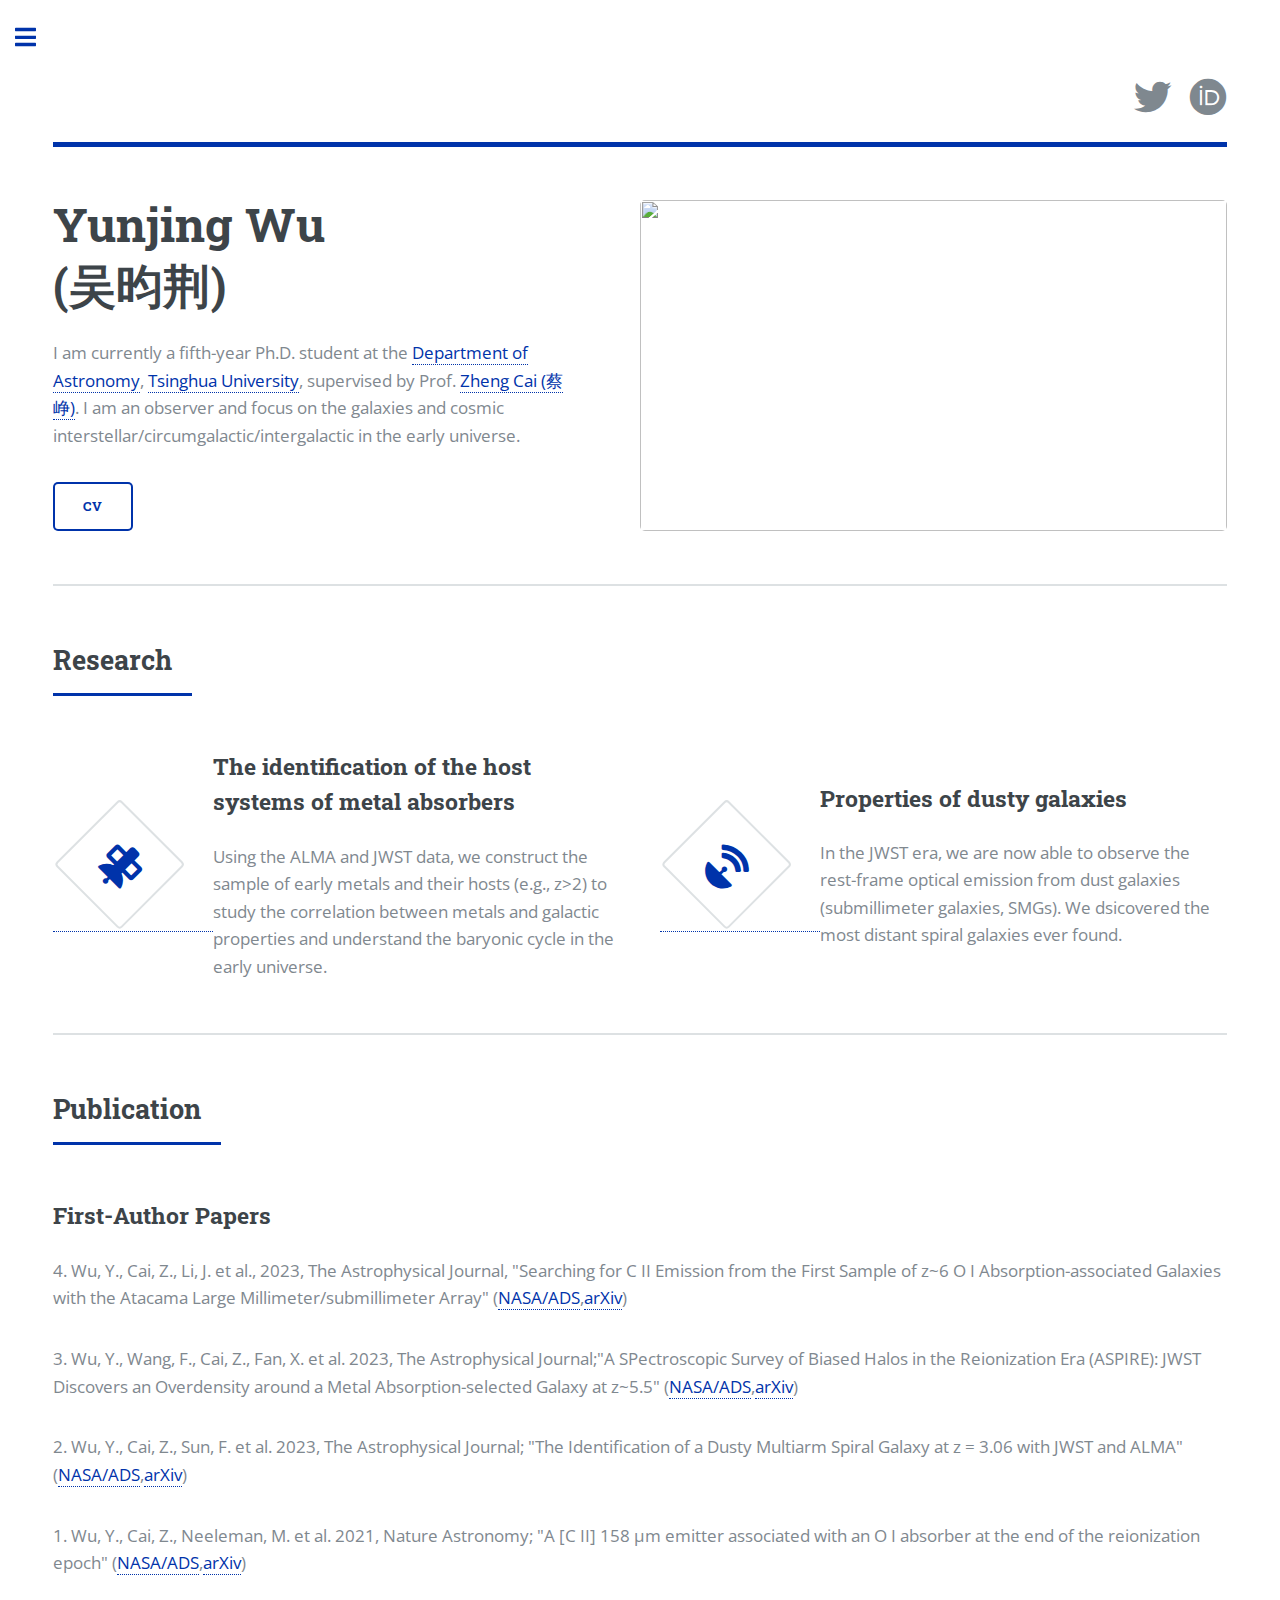
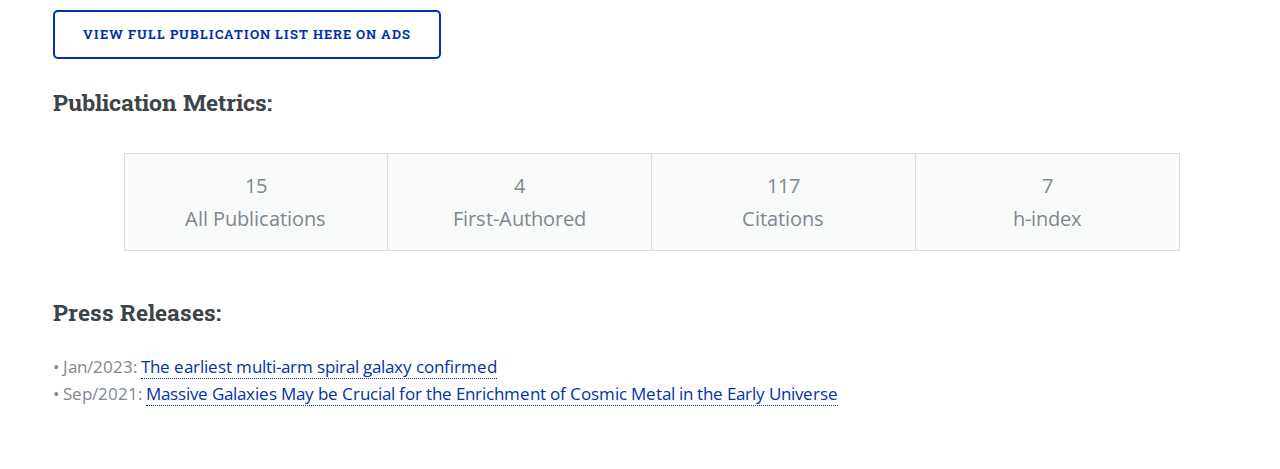
==== commit a47a1bfb: "Add files via upload" ====
--- a/index.html
+++ b/index.html
@@ -57,7 +57,7 @@
 											<a href="index.html"><span class="icon solid fa-satellite-dish"></span></a>
 											<div class="content">
 												<h3>Properties of dusty galaxies</h3>
-												<p>In the JWST ear, we are now able to observe the rest-frame optical emission from dust galaxies (submillimeter galaxies, SMGs). We dsicovered the most distant spiral galaxies ever found.</p>
+												<p>In the JWST era, we are now able to observe the rest-frame optical emission from dust galaxies (submillimeter galaxies, SMGs). We dsicovered the most distant spiral galaxies ever found.</p>
 											</div>
 										</article>
 									</div>
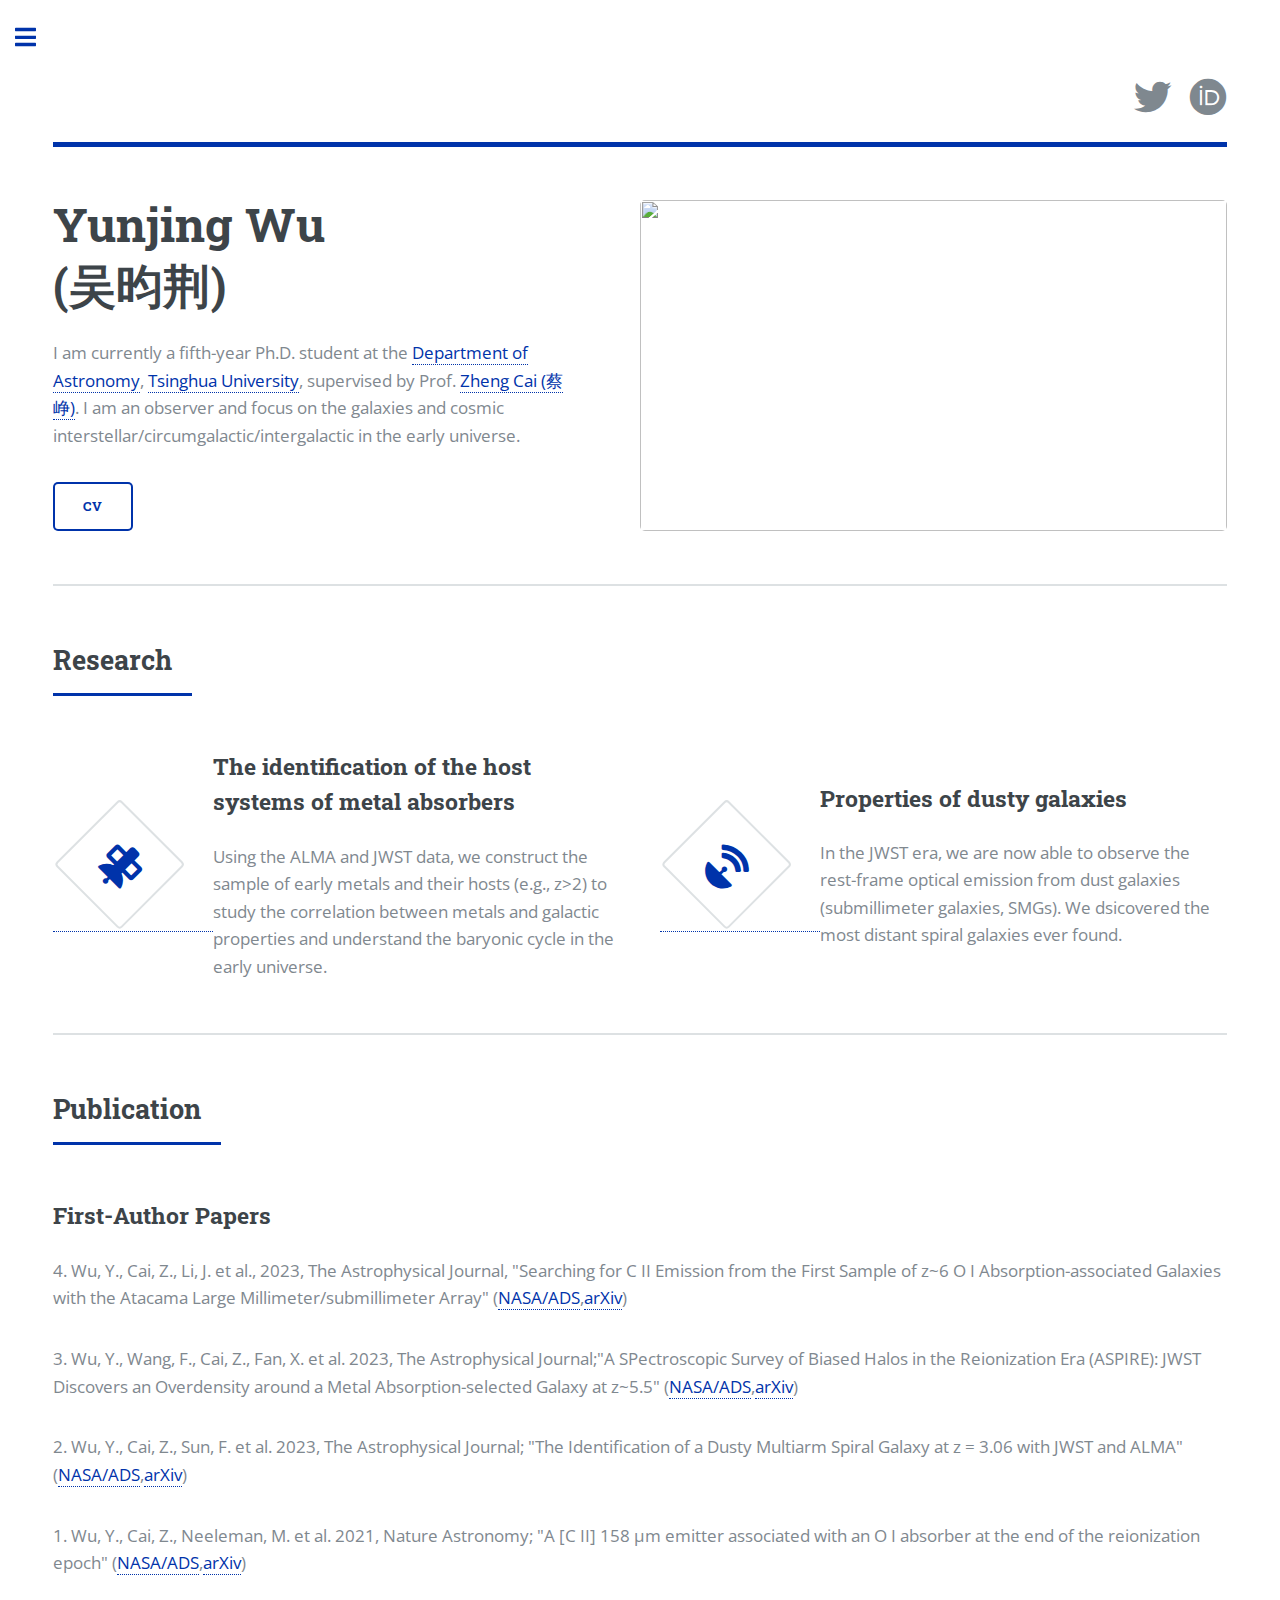
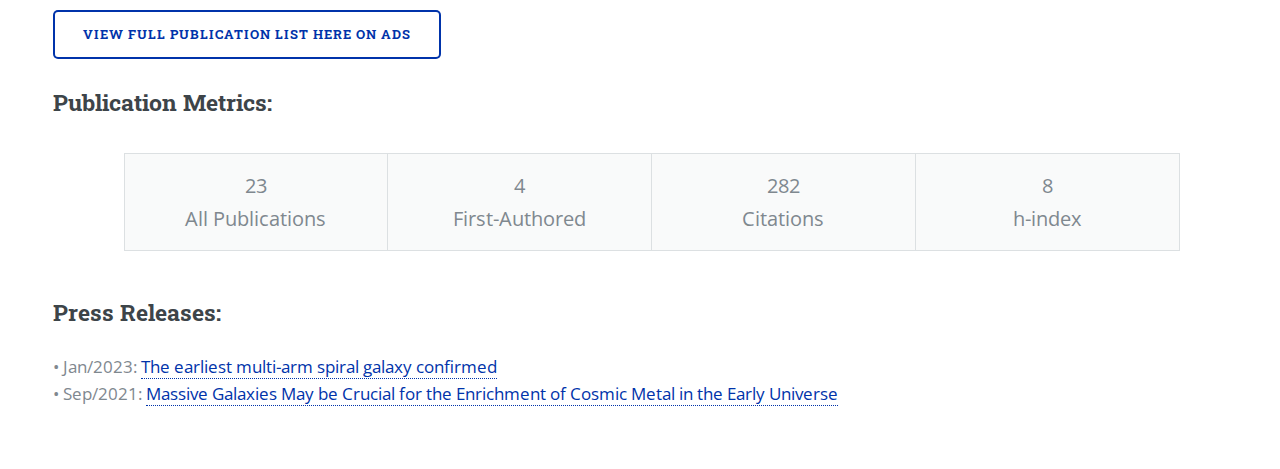
==== commit 77b30e65: "Add files via upload" ====
--- a/index.html
+++ b/index.html
@@ -32,7 +32,7 @@
 										</header>
 										<p>I am currently a fifth-year Ph.D. student at the <a href="http://astro.tsinghua.edu.cn/" class="indigo--text font-weight-bold">Department of Astronomy</a>, <a href="https://www.tsinghua.edu.cn/en/" class="indigo--text font-weight-bold">Tsinghua University</a>, supervised by Prof. <a href="https://astro.tsinghua.edu.cn/info/1039/1315.htm" class="indigo--text font-weight-bold">Zheng Cai (蔡峥)</a>. I am an observer and focus on the galaxies and cosmic interstellar/circumgalactic/intergalactic in the early universe.</p>
 										<ul class="actions">
-											<li><a href="#" class="button large">CV</a></li>
+											<li><a href="CV_Yunjing_Wu.pdf" class="button large">CV</a></li>
 										</ul>
 									</div>
 									<span class="image object">
@@ -91,10 +91,10 @@
 												</thead>
 												<tbody>
 													<tr>
-														<td>15<br>All Publications</br></td>
+														<td>23<br>All Publications</br></td>
 														<td>4<br>First-Authored</br></td>
-														<td>117<br>Citations</br></td>
-														<td>7<br>h-index</br></td>
+														<td>282<br>Citations</br></td>
+														<td>8<br>h-index</br></td>
 													</tr>
 												</tbody>
 											</table>
